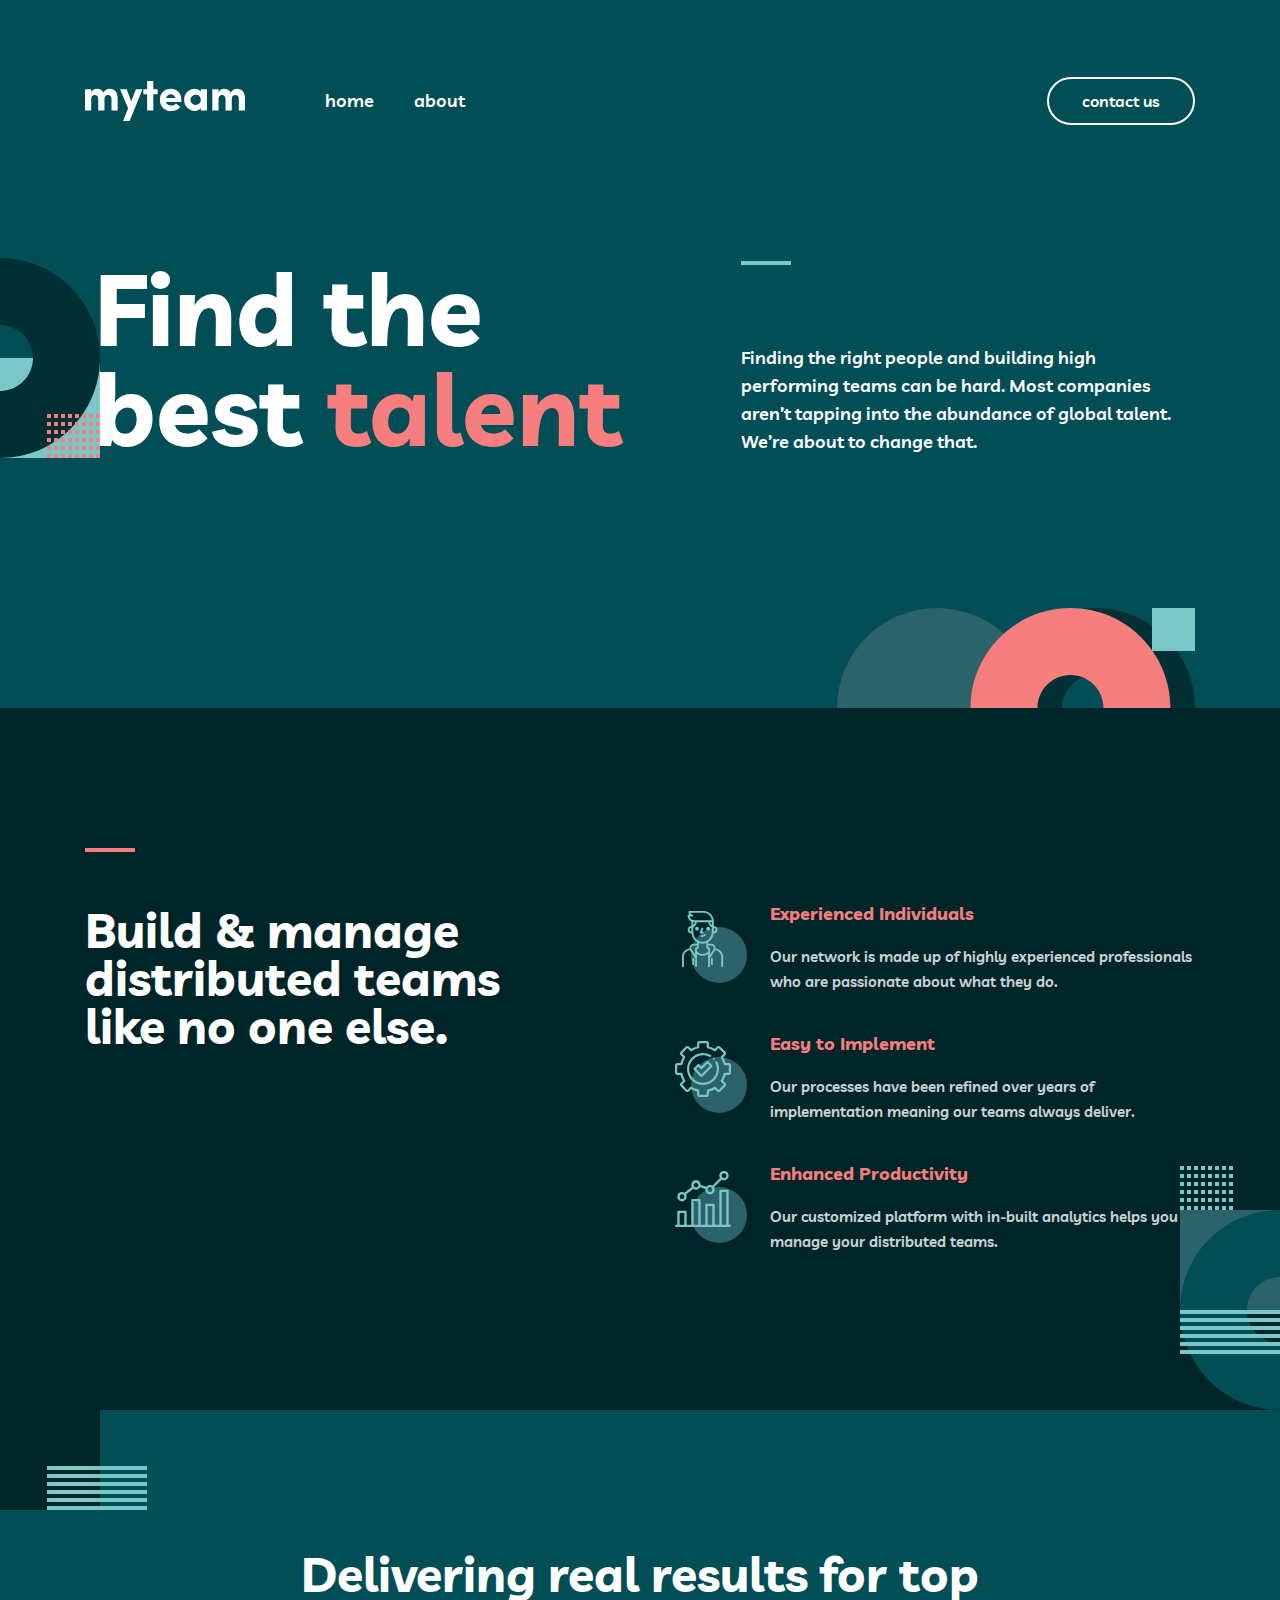
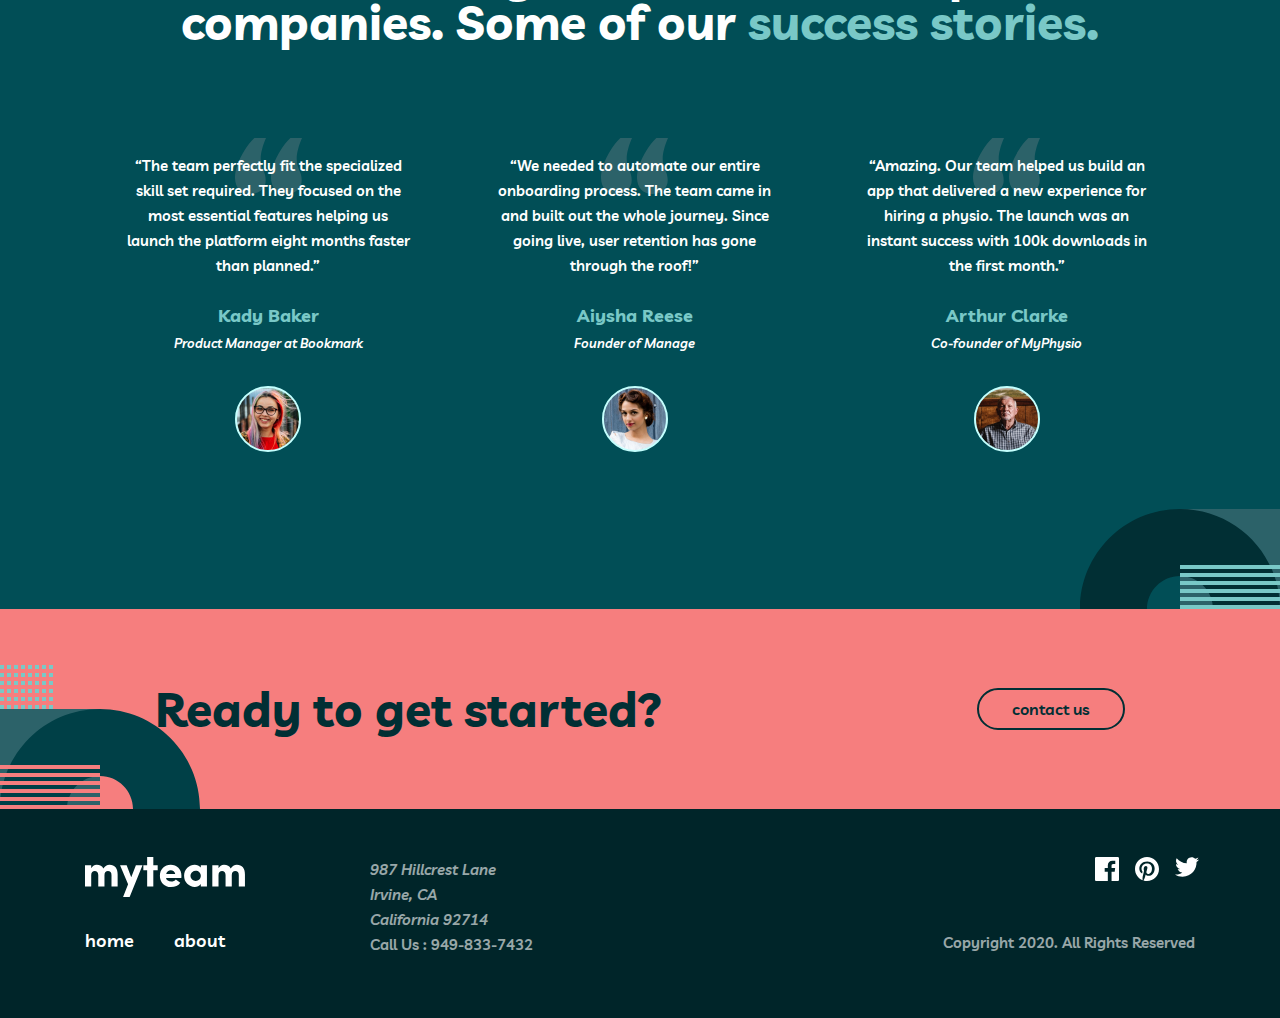
==== index.html @ 25be7e5a "inital commit" ====
<!DOCTYPE html>
<html lang="en">
<head>
  <meta charset="UTF-8">
  <meta name="viewport" content="width=device-width, initial-scale=1.0">
  <title> MyTeam WebSite | Responsive </title>
  <link rel="stylesheet" href="css/main.css">
</head>
<body>

<!--header-section  -->
<header id="header-block">
  <div class="container">
    <div class="header-navigation navigation">
      <a href="#" class="navigation__brand">
        <img src="./img/myteam.svg" width="160" height="40"
             alt="site logo" class="navigation__logo-img">
      </a>
      <nav class="navigation__navbar navbar">
        <ul class="navbar__inner">
          <li class="navbar__item">
            <a href="#one" class="navbar__link">home</a>
          </li>
          <li class="navbar__item">
            <a href="#twoo" class="navbar__link">about</a>
          </li>
        </ul>
      </nav>
      <a href="#three" class="navbar__btn">contact us</a>
      <button class="navigation__hamburger-btn" type="button">
        <img class="navigation__hamburger-img"
             src="/img/hamburger.svg" width="20" height="17" alt="hamburger">
      </button>
    </div>
  </div>
</header>
<!--/header-section  -->

<!--main-section-->
<main>
  <!--  sectionOne-->
  <section id="one">
       <div class="container">
         <div class="telent-section telent">
           <h1 class="telent-title">Find the <br>
             best <span>talent</span> </h1>
           <div class="telent__box">
             <div class="telent__line"></div>
             <p class="telent__text">
               Finding the right people and building high
               performing teams can be hard. Most companies
               aren’t tapping into the abundance of global
               talent. We’re about to change that.
             </p>
           </div>
         </div>
       </div>
  </section>
  <!-- /sectionOne-->

<!--  sectionTwoo-->
  <section id="twoo">
    <div class="container">
      <div class="manage-block manage">
        <div class="manage__title">
          <div class="manage__line"></div>
          <h2 class="manage__header">
            Build & manage distributed teams like no one else.
          </h2>
        </div>
        <ul class="manage__inner">
          <li class="manage__item manage-list">
            <img src="./img/people.svg" width="72" height="72"
                 alt="rasm" class="manage-list__img">
            <div class="manage-list__text list-text">
              <span class="list-text__direction">Experienced Individuals</span>
              <p class="list-text__data">
                Our network is made up of highly experienced professionals
                who are passionate about what they do.
              </p>
            </div>
          </li>
          <li class="manage__item manage-list">
            <img src="./img/setting.svg" width="72" height="72"
                 alt="rasm" class="manage-list__img">
            <div class="manage-list__text list-text">
              <span class="list-text__direction">Easy to Implement</span>
              <p class="list-text__data">
                Our processes have been refined over
                years of implementation meaning our teams always deliver.
              </p>
            </div>
          </li>
          <li class="manage__item manage-list">
            <img src="./img/share.svg" width="72" height="72"
                 alt="rasm" class="manage-list__img">
            <div class="manage-list__text list-text">
              <span class="list-text__direction">Enhanced Productivity</span>
              <p class="list-text__data">
                Our customized platform with in-built
                analytics helps you manage your distributed teams.
              </p>
            </div>
          </li>
        </ul>
      </div>
    </div>
  </section>
<!--  sectionTwoo-->

<!--sectionThree  -->
  <section id="three">
    <div class="container">
      <div class="success-block success">
        <h2 class="success__header">
            Delivering real results for top companies. Some of our <span>success stories.</span>
          </h2>
        <ul class="success__inner">
          <li class="success__item">
            <blockquote>
              “The team perfectly fit the specialized skill set required. They focused on the most
              essential features helping us launch the platform eight months faster than planned.”
            </blockquote>
            <span class="success__username">
              Kady Baker
            </span>
            <i>
              Product Manager at Bookmark
            </i>
            <div class="success__div-img">
              <img src="/img/Oval@2x.svg" width="66" height="66"
                   alt="rasm" class="success__img">
            </div>
          </li>
          <li class="success__item">
            <blockquote>
              “We needed to automate our entire onboarding process. The team
              came in and built out the whole journey. Since going live, user
              retention has gone through the roof!”
            </blockquote>
            <span class="success__username">
              Aiysha Reese
            </span>
            <i>
              Founder of Manage
            </i>
            <div class="success__div-img">
              <img src="/img/Oval2.svg" width="66" height="66"
                   alt="rasm" class="success__img">
            </div>
          </li>
          <li class="success__item">
            <blockquote>
              “Amazing. Our team helped us build an app that delivered a new
              experience for hiring a physio. The launch was an instant success
              with 100k downloads in the first month.”
            </blockquote>
            <span class="success__username">
              Arthur Clarke
            </span>
            <i>
              Co-founder of MyPhysio
            </i>
            <div class="success__div-img">
              <img src="/img/Oval3.svg" width="66" height="66"
                   alt="rasm" class="success__img">
            </div>
          </li>
        </ul>
      </div>
    </div>
  </section>
<!--/sectionThree  -->

<!--sectionFour  -->
    <section id="four">
      <div class="container">
        <div class="ready-block ready">
          <h2 class="ready__header">
            Ready to get started?
          </h2>
          <button class="ready__btn">contact us</button>
        </div>
      </div>
    </section>
<!--/sectionFour  -->

</main>
<!--/main-section-->

<!--footer-section-->
<footer id="five">
  <div class="container">
    <div class="footer-block footer">
      <div class="footer__left">
        <div class="footer-navigation">
          <a href="#" class="footer-navigation__logo">
            <img src="/img/myteam.svg" alt="logo"
                 width="160" height="40" class="footer-navigation__img">
          </a>
          <ul class="footer-navigation__inner">
            <li class="footer-navigation__item">
              <a href="#one" class="footer-navigation__link">home</a>
            </li>
            <li class="footer-navigation__item">
              <a href="#twoo" class="footer-navigation__link">about</a>
            </li>
          </ul>
        </div>
        <div class="site-address">
          <address>
            987  Hillcrest Lane <br> Irvine,
            CA <br> California
            92714 <br>
            <a href="tel:949-833-7432">Call Us : 949-833-7432</a>
          </address>
        </div>
      </div>
      <div class="box-right">
          <ul class="box-right__inner" id="inner">
            <li class="box-right__item">
              <a target="_blank" href="https://www.facebook.com/campaign/landing.php?&campaign_id=11554070363&extra_1=s%7Cc%7C518929547024%7Ce%7Cfacebook%7C&placement=&creative=518929547024&keyword=facebook&partner_id=googlesem&extra_2=campaignid%3D11554070363%26adgroupid%3D112923417056%26matchtype%3De%26network%3Dg%26source%3Dnotmobile%26search_or_content%3Ds%26device%3Dc%26devicemodel%3D%26adposition%3D%26target%3D%26targetid%3Dkwd-541132862%26loc_physical_ms%3D1028523%26loc_interest_ms%3D%26feeditemid%3D%26param1%3D%26param2%3D&gclid=CjwKCAjw9uKIBhA8EiwAYPUS3EPfMPdeEnmSv-fLxiTy5RTvkEKJSqFea2e4yNu6uPhjeNgC2S6RrRoCprsQAvD_BwE" class="networks__link">
                <svg class="networks__img" width="24" height="24" viewBox="0 0 24 24" fill="none" xmlns="http://www.w3.org/2000/svg">
                  <path d="M22.675 0H1.325C0.593 0 0 0.593 0 1.325V22.676C0 23.407 0.593 24 1.325 24H12.82V14.706H9.692V11.084H12.82V8.413C12.82 5.313 14.713 3.625 17.479 3.625C18.804 3.625 19.942 3.724 20.274 3.768V7.008L18.356 7.009C16.852 7.009 16.561 7.724 16.561 8.772V11.085H20.148L19.681 14.707H16.561V24H22.677C23.407 24 24 23.407 24 22.675V1.325C24 0.593 23.407 0 22.675 0Z" fill="white"/>
                </svg>
              </a>
            </li>
            <li class="box-right__item">
              <a target="_blank" href="https://www.pinterest.com/" class="networks__link">
                <svg class="networks__img" width="24" height="24" viewBox="0 0 24 24" fill="none" xmlns="http://www.w3.org/2000/svg">
                  <path d="M12 0C5.373 0 0 5.372 0 12C0 17.084 3.163 21.426 7.627 23.174C7.522 22.225 7.427 20.769 7.669 19.733C7.887 18.796 9.076 13.768 9.076 13.768C9.076 13.768 8.717 13.049 8.717 11.986C8.717 10.318 9.684 9.072 10.888 9.072C11.911 9.072 12.406 9.841 12.406 10.762C12.406 11.791 11.751 13.33 11.412 14.757C11.129 15.951 12.011 16.926 13.189 16.926C15.322 16.926 16.961 14.677 16.961 11.431C16.961 8.558 14.897 6.549 11.949 6.549C8.535 6.549 6.531 9.11 6.531 11.756C6.531 12.787 6.928 13.894 7.424 14.494C7.522 14.613 7.536 14.718 7.507 14.839L7.174 16.199C7.121 16.419 7 16.466 6.772 16.36C5.273 15.662 4.336 13.471 4.336 11.711C4.336 7.926 7.086 4.449 12.265 4.449C16.428 4.449 19.663 7.416 19.663 11.38C19.663 15.516 17.056 18.844 13.436 18.844C12.22 18.844 11.077 18.213 10.686 17.466L9.938 20.319C9.667 21.362 8.936 22.669 8.446 23.465C9.57 23.812 10.763 24 12 24C18.627 24 24 18.627 24 12C24 5.372 18.627 0 12 0Z" fill="white"/>
                </svg>
              </a>
            </li>
            <li class="box-right__item">
              <a target="_blank" href="https://ru.wikipedia.org/wiki/%D0%A2%D0%B2%D0%B8%D1%82%D1%82%D0%B5%D1%80" class="networks__link">
                <svg class="networks__img" width="24" height="20" viewBox="0 0 24 20" fill="none" xmlns="http://www.w3.org/2000/svg">
                  <path d="M24 2.55699C23.117 2.94899 22.168 3.21299 21.172 3.33199C22.189 2.72299 22.97 1.75799 23.337 0.607986C22.386 1.17199 21.332 1.58199 20.21 1.80299C19.313 0.845986 18.032 0.247986 16.616 0.247986C13.437 0.247986 11.101 3.21399 11.819 6.29299C7.728 6.08799 4.1 4.12799 1.671 1.14899C0.381 3.36199 1.002 6.25699 3.194 7.72299C2.388 7.69699 1.628 7.47599 0.965 7.10699C0.911 9.38799 2.546 11.522 4.914 11.997C4.221 12.185 3.462 12.229 2.69 12.081C3.316 14.037 5.134 15.46 7.29 15.5C5.22 17.123 2.612 17.848 0 17.54C2.179 18.937 4.768 19.752 7.548 19.752C16.69 19.752 21.855 12.031 21.543 5.10599C22.505 4.41099 23.34 3.54399 24 2.55699Z" fill="white"/>
                </svg>
              </a>
            </li>
          </ul>
          <p class="box-text">
            Copyright 2020. All Rights Reserved
          </p>
      </div>
    </div>
  </div>
</footer>
<!--footer-section-->

<script src="js/main.js"></script>
</body>
</html>
---- css/main.css ----
/*! normalize.css v8.0.1 | MIT License | github.com/necolas/normalize.css */
/* Document
   ========================================================================== */
/**
 * 1. Correct the line height in all browsers.
 * 2. Prevent adjustments of font size after orientation changes in iOS.
 */
html {
  line-height: 1.15;
  /* 1 */
  -webkit-text-size-adjust: 100%;
  /* 2 */ }

/* Sections
   ========================================================================== */
/**
 * Remove the margin in all browsers.
 */
body {
  margin: 0; }

/**
 * Render the `main` element consistently in IE.
 */
main {
  display: block; }

/**
 * Correct the font size and margin on `h1` elements within `section` and
 * `article` contexts in Chrome, Firefox, and Safari.
 */
h1 {
  font-size: 2em;
  margin: 0.67em 0; }

/* Grouping content
   ========================================================================== */
/**
 * 1. Add the correct box sizing in Firefox.
 * 2. Show the overflow in Edge and IE.
 */
hr {
  box-sizing: content-box;
  /* 1 */
  height: 0;
  /* 1 */
  overflow: visible;
  /* 2 */ }

/**
 * 1. Correct the inheritance and scaling of font size in all browsers.
 * 2. Correct the odd `em` font sizing in all browsers.
 */
pre {
  font-family: monospace, monospace;
  /* 1 */
  font-size: 1em;
  /* 2 */ }

/* Text-level semantics
   ========================================================================== */
/**
 * Remove the gray background on active links in IE 10.
 */
a {
  background-color: transparent; }

/**
 * 1. Remove the bottom border in Chrome 57-
 * 2. Add the correct text decoration in Chrome, Edge, IE, Opera, and Safari.
 */
abbr[title] {
  border-bottom: none;
  /* 1 */
  text-decoration: underline;
  /* 2 */
  text-decoration: underline dotted;
  /* 2 */ }

/**
 * Add the correct font weight in Chrome, Edge, and Safari.
 */
b,
strong {
  font-weight: bolder; }

/**
 * 1. Correct the inheritance and scaling of font size in all browsers.
 * 2. Correct the odd `em` font sizing in all browsers.
 */
code,
kbd,
samp {
  font-family: monospace, monospace;
  /* 1 */
  font-size: 1em;
  /* 2 */ }

/**
 * Add the correct font size in all browsers.
 */
small {
  font-size: 80%; }

/**
 * Prevent `sub` and `sup` elements from affecting the line height in
 * all browsers.
 */
sub,
sup {
  font-size: 75%;
  line-height: 0;
  position: relative;
  vertical-align: baseline; }

sub {
  bottom: -0.25em; }

sup {
  top: -0.5em; }

/* Embedded content
   ========================================================================== */
/**
 * Remove the border on images inside links in IE 10.
 */
img {
  border-style: none; }

/* Forms
   ========================================================================== */
/**
 * 1. Change the font styles in all browsers.
 * 2. Remove the margin in Firefox and Safari.
 */
button,
input,
optgroup,
select,
textarea {
  font-family: inherit;
  /* 1 */
  font-size: 100%;
  /* 1 */
  line-height: 1.15;
  /* 1 */
  margin: 0;
  /* 2 */ }

/**
 * Show the overflow in IE.
 * 1. Show the overflow in Edge.
 */
button,
input {
  /* 1 */
  overflow: visible; }

/**
 * Remove the inheritance of text transform in Edge, Firefox, and IE.
 * 1. Remove the inheritance of text transform in Firefox.
 */
button,
select {
  /* 1 */
  text-transform: none; }

/**
 * Correct the inability to style clickable types in iOS and Safari.
 */
button,
[type="button"],
[type="reset"],
[type="submit"] {
  -webkit-appearance: button; }

/**
 * Remove the inner border and padding in Firefox.
 */
button::-moz-focus-inner,
[type="button"]::-moz-focus-inner,
[type="reset"]::-moz-focus-inner,
[type="submit"]::-moz-focus-inner {
  border-style: none;
  padding: 0; }

/**
 * Restore the focus styles unset by the previous rule.
 */
button:-moz-focusring,
[type="button"]:-moz-focusring,
[type="reset"]:-moz-focusring,
[type="submit"]:-moz-focusring {
  outline: 1px dotted ButtonText; }

/**
 * Correct the padding in Firefox.
 */
fieldset {
  padding: 0.35em 0.75em 0.625em; }

/**
 * 1. Correct the text wrapping in Edge and IE.
 * 2. Correct the color inheritance from `fieldset` elements in IE.
 * 3. Remove the padding so developers are not caught out when they zero out
 *    `fieldset` elements in all browsers.
 */
legend {
  box-sizing: border-box;
  /* 1 */
  color: inherit;
  /* 2 */
  display: table;
  /* 1 */
  max-width: 100%;
  /* 1 */
  padding: 0;
  /* 3 */
  white-space: normal;
  /* 1 */ }

/**
 * Add the correct vertical alignment in Chrome, Firefox, and Opera.
 */
progress {
  vertical-align: baseline; }

/**
 * Remove the default vertical scrollbar in IE 10+.
 */
textarea {
  overflow: auto; }

/**
 * 1. Add the correct box sizing in IE 10.
 * 2. Remove the padding in IE 10.
 */
[type="checkbox"],
[type="radio"] {
  box-sizing: border-box;
  /* 1 */
  padding: 0;
  /* 2 */ }

/**
 * Correct the cursor style of increment and decrement buttons in Chrome.
 */
[type="number"]::-webkit-inner-spin-button,
[type="number"]::-webkit-outer-spin-button {
  height: auto; }

/**
 * 1. Correct the odd appearance in Chrome and Safari.
 * 2. Correct the outline style in Safari.
 */
[type="search"] {
  -webkit-appearance: textfield;
  /* 1 */
  outline-offset: -2px;
  /* 2 */ }

/**
 * Remove the inner padding in Chrome and Safari on macOS.
 */
[type="search"]::-webkit-search-decoration {
  -webkit-appearance: none; }

/**
 * 1. Correct the inability to style clickable types in iOS and Safari.
 * 2. Change font properties to `inherit` in Safari.
 */
::-webkit-file-upload-button {
  -webkit-appearance: button;
  /* 1 */
  font: inherit;
  /* 2 */ }

/* Interactive
   ========================================================================== */
/*
 * Add the correct display in Edge, IE 10+, and Firefox.
 */
details {
  display: block; }

/*
 * Add the correct display in all browsers.
 */
summary {
  display: list-item; }

/* Misc
   ========================================================================== */
/**
 * Add the correct display in IE 10+.
 */
template {
  display: none; }

/**
 * Add the correct display in IE 10.
 */
[hidden] {
  display: none; }

@font-face {
  font-family: 'Livvic';
  src: url("/fonts/Livvic-BoldItalic.woff2") format("woff2"), url("/fonts/Livvic-BoldItalic.woff") format("woff");
  font-weight: bold;
  font-style: italic;
  font-display: swap; }
@font-face {
  font-family: 'Livvic';
  src: url("/fonts/Livvic-Bold.woff2") format("woff2"), url("/fonts/Livvic-Bold.woff") format("woff");
  font-weight: bold;
  font-style: normal;
  font-display: swap; }
@font-face {
  font-family: 'Livvic';
  src: url("/fonts/Livvic-SemiBold.woff2") format("woff2"), url("/fonts/Livvic-SemiBold.woff") format("woff");
  font-weight: 600;
  font-style: normal;
  font-display: swap; }
@font-face {
  font-family: 'Livvic';
  src: url("/fonts/Livvic-SemiBoldItalic.woff2") format("woff2"), url("/fonts/Livvic-SemiBoldItalic.woff") format("woff");
  font-weight: 600;
  font-style: italic;
  font-display: swap; }
html {
  box-sizing: border-box;
  height: 100%;
  scroll-behavior: smooth; }

*, *::before, *::after {
  box-sizing: inherit; }

body {
  display: flex;
  flex-direction: column;
  height: 100%;
  padding: 0;
  margin: 0;
  font-family: "livvic", sans-serif;
  font-size: 16px;
  line-height: 1.5; }

img {
  max-width: 100%;
  height: auto; }

.visually-hidden {
  position: absolute;
  width: 1px;
  height: 1px;
  margin: -1px;
  border: 0;
  padding: 0;
  clip: rect(0 0 0 0);
  overflow: hidden; }

.container {
  max-width: 1140px;
  padding-left: 15px;
  padding-right: 15px;
  margin-left: auto;
  margin-right: auto; }

#header-block {
  background-color: #014E56; }
  #header-block .navigation {
    display: flex;
    padding-top: 77px;
    padding-bottom: 133px;
    align-items: center; }
    #header-block .navigation .navigation__brand {
      display: inline-block; }
      #header-block .navigation .navigation__brand img {
        transform: translateY(3px);
        margin-bottom: 0 !important; }
    #header-block .navigation .navigation__navbar {
      margin-right: auto; }
      #header-block .navigation .navigation__navbar .navbar__inner {
        padding: 0;
        margin: 0;
        list-style-type: none;
        display: flex;
        margin-left: 80px; }
        #header-block .navigation .navigation__navbar .navbar__inner .navbar__item {
          margin-left: 40px;
          position: relative; }
          #header-block .navigation .navigation__navbar .navbar__inner .navbar__item:nth-child(1) {
            margin-left: 0; }
          #header-block .navigation .navigation__navbar .navbar__inner .navbar__item .navbar__link {
            color: #ffffff;
            text-decoration: none;
            font-style: normal;
            font-weight: 600;
            font-size: 18px;
            line-height: 28px; }
            #header-block .navigation .navigation__navbar .navbar__inner .navbar__item .navbar__link::before {
              content: '';
              position: absolute;
              left: 0;
              bottom: 0;
              height: 3px;
              width: 100%;
              background-color: #F67E7E;
              transform: scaleX(0);
              transform-origin: center;
              transition: all .2s linear; }
            #header-block .navigation .navigation__navbar .navbar__inner .navbar__item .navbar__link:hover {
              color: #F67E7E; }
            #header-block .navigation .navigation__navbar .navbar__inner .navbar__item .navbar__link:hover::before {
              transform: scaleX(1);
              transform-origin: center; }
            #header-block .navigation .navigation__navbar .navbar__inner .navbar__item .navbar__link:active {
              color: red; }
            #header-block .navigation .navigation__navbar .navbar__inner .navbar__item .navbar__link:active::before {
              background-color: red; }
    #header-block .navigation .navbar__btn {
      padding: 10px 33px;
      background-color: transparent;
      border: 2px solid #FFFFFF;
      text-decoration: none;
      box-sizing: border-box;
      border-radius: 24px;
      color: #ffffff;
      transition: all .3s linear; }
      #header-block .navigation .navbar__btn:hover {
        background-color: #ffffff;
        color: #002529; }
      #header-block .navigation .navbar__btn:active {
        color: #ffffff;
        background-color: transparent; }
    #header-block .navigation .navigation__hamburger-btn {
      display: none; }
  @media only screen and (max-width: 1000px) {
    #header-block .navigation {
      padding-top: 77px;
      padding-bottom: 112px !important;
      padding-left: 24px !important;
      padding-right: 24px !important; }
      #header-block .navigation .navigation__brand {
        width: 127px;
        height: 32px; }
      #header-block .navigation .navbar__inner {
        margin-left: 48px !important; }
      #header-block .navigation .navbar__btn {
        padding: 8px 24px !important; } }
  @media only screen and (max-width: 575.9px) {
    #header-block .navigation {
      padding-left: 9px !important;
      padding-right: 9px !important;
      padding-top: 48px !important;
      padding-bottom: 80px !important; }
    #header-block .navigation__brand {
      width: 128px;
      height: 32px;
      margin-right: auto; }
    #header-block .navigation__navbar {
      display: none; }
    #header-block .navbar__btn {
      display: none; }
    #header-block .navigation__hamburger-btn {
      display: inline-block !important;
      background-color: transparent;
      border: none;
      transform: translateY(3px); } }

#one {
  background-image: url("/img/combinet.svg");
  background-repeat: no-repeat;
  background-color: #014E56; }
  #one h1, #one h2, #one h3, #one p {
    margin: 0;
    padding: 0; }
  #one .telent-section {
    padding-left: 9px;
    padding-right: 9px;
    background-image: url("/img/oneback.svg");
    background-repeat: no-repeat;
    background-position: bottom right;
    padding-bottom: 250px;
    display: flex;
    align-items: center; }
    #one .telent-section .telent-title {
      margin-right: auto;
      box-sizing: border-box;
      font-style: normal;
      font-weight: bold;
      font-size: 100px;
      line-height: 100px;
      color: #ffffff; }
      #one .telent-section .telent-title span {
        color: #F67E7E; }
    #one .telent-section .telent__box {
      width: 445px; }
      #one .telent-section .telent__box .telent__line {
        width: 50px;
        height: 4px;
        background-color: #79C8C7;
        margin-bottom: 79px; }
      #one .telent-section .telent__box .telent__text {
        font-style: normal;
        font-weight: 600;
        font-size: 18px;
        line-height: 28px;
        color: #ffffff; }
  @media only screen and (max-width: 1000px) {
    #one {
      background-image: none; }
      #one .telent-section {
        display: block;
        padding-bottom: 197px; }
        #one .telent-section .telent-title {
          width: 100%;
          text-align: center;
          display: block !important;
          font-size: 64px;
          line-height: 56px; }
        #one .telent-section .telent__box {
          width: 460px;
          margin-top: 24px;
          margin-left: auto;
          margin-right: auto;
          display: block;
          font-size: 15px;
          line-height: 28px;
          text-align: center; }
          #one .telent-section .telent__box .telent__line {
            display: none; } }
  @media only screen and (max-width: 575.9px) {
    #one {
      background-image: none; }
      #one .telent-section {
        display: block;
        padding-bottom: 197px; }
        #one .telent-section .telent-title {
          width: 100%;
          text-align: center;
          display: block !important;
          font-size: 40px;
          line-height: 40px; }
        #one .telent-section .telent__box {
          margin-top: 24px;
          width: 100%;
          display: block;
          font-size: 15px;
          line-height: 28px;
          text-align: center; }
          #one .telent-section .telent__box .telent__line {
            display: none; }
          #one .telent-section .telent__box .telent__text {
            font-size: 15px;
            line-height: 28px; } }

#twoo {
  background-image: url("/img/afterbg.svg");
  background-repeat: no-repeat;
  background-position: bottom right;
  background-color: #002529; }
  #twoo h2, #twoo h3, #twoo p {
    margin: 0;
    padding: 0; }
  #twoo .manage-block {
    display: flex;
    padding-top: 140px;
    padding-bottom: 140px; }
    #twoo .manage-block .manage__title {
      width: 445px; }
      #twoo .manage-block .manage__title .manage__line {
        width: 50px;
        height: 4px;
        background-color: #F67E7E;
        margin-bottom: 54px; }
      #twoo .manage-block .manage__title .manage__header {
        font-style: normal;
        font-weight: bold;
        font-size: 48px;
        line-height: 48px;
        color: #ffffff; }
    #twoo .manage-block .manage__inner {
      margin-left: 122px; }
      #twoo .manage-block .manage__inner .manage__item {
        width: 520px;
        display: flex;
        margin-top: 36px; }
        #twoo .manage-block .manage__inner .manage__item .manage-list__text {
          margin-left: 23px; }
          #twoo .manage-block .manage__inner .manage__item .manage-list__text .list-text__direction {
            font-style: normal;
            font-weight: bold;
            font-size: 18px;
            line-height: 28px;
            color: #F67E7E; }
          #twoo .manage-block .manage__inner .manage__item .manage-list__text .list-text__data {
            font-style: normal;
            font-weight: 600;
            font-size: 15px;
            line-height: 25px;
            color: #ffffff;
            mix-blend-mode: normal;
            opacity: 0.8;
            margin-top: 16px; }
  @media only screen and (max-width: 1000px) {
    #twoo .manage-block {
      display: block;
      width: 573px;
      margin-left: auto;
      margin-right: auto; }
      #twoo .manage-block .manage__title .manage__header {
        font-size: 32px;
        line-height: 32px; }
      #twoo .manage-block .manage__inner {
        margin-left: 0;
        padding-left: 0; } }
  @media only screen and (max-width: 575.9px) {
    #twoo {
      background-position: top right; }
      #twoo .manage-block {
        width: 100%;
        display: block;
        padding-left: 9px;
        padding-right: 9px;
        padding-top: 64px;
        padding-bottom: 64px; }
        #twoo .manage-block .manage__title {
          width: 100%; }
          #twoo .manage-block .manage__title .manage__header {
            width: 80%;
            height: 196px;
            font-style: normal;
            font-weight: bold;
            font-size: 32px;
            line-height: 32px; }
        #twoo .manage-block .manage__inner {
          width: 100%;
          padding: 0;
          margin-left: 0; }
          #twoo .manage-block .manage__inner .manage__item {
            text-align: center;
            width: 100%;
            display: block; }
            #twoo .manage-block .manage__inner .manage__item .manage-list__img {
              display: block;
              margin-left: auto;
              margin-right: auto; }
            #twoo .manage-block .manage__inner .manage__item .manage-list__text {
              display: block;
              margin-left: 0; }
              #twoo .manage-block .manage__inner .manage__item .manage-list__text .list-text__data {
                font-style: normal;
                font-weight: 600;
                font-size: 15px;
                line-height: 25px;
                text-align: center; } }

#three {
  background-color: #014E56;
  background-image: url("/img/Groupp.svg"), url("/img/Group89.svg");
  background-repeat: no-repeat;
  background-position: bottom right, top left; }
  #three h2, #three h3, #three p, #three ul {
    margin: 0;
    padding: 0; }
  #three .success-block {
    padding-top: 140px;
    padding-bottom: 151px; }
    #three .success-block .success__header {
      width: 932px;
      padding-bottom: 92px;
      margin-left: auto;
      margin-right: auto;
      font-style: normal;
      font-weight: bold;
      font-size: 48px;
      line-height: 48px;
      text-align: center;
      color: #FFFFFF; }
      #three .success-block .success__header span {
        color: #79C8C7; }
    #three .success-block .success__inner {
      padding: 0;
      margin: 0;
      list-style-type: none;
      display: flex; }
      #three .success-block .success__inner .success__item {
        background-image: url("/img/qoshtirnoq.svg");
        background-repeat: no-repeat;
        background-position: top center;
        text-align: center; }
        #three .success-block .success__inner .success__item blockquote {
          font-style: normal;
          font-weight: 600;
          font-size: 15px;
          line-height: 25px;
          text-align: center;
          color: #ffffff; }
        #three .success-block .success__inner .success__item .success__username {
          display: block;
          font-style: normal;
          font-weight: bold;
          font-size: 18px;
          line-height: 28px;
          text-align: center;
          color: #79C8C7;
          margin-top: 24px; }
        #three .success-block .success__inner .success__item i {
          font-style: italic;
          font-weight: 500;
          font-size: 13px;
          line-height: 18px;
          text-align: center;
          color: #FFFFFF; }
        #three .success-block .success__inner .success__item .success__img {
          margin-top: 32px; }
  @media only screen and (max-width: 1000px) {
    #three .success-block {
      padding-bottom: 164px; }
      #three .success-block .success__header {
        width: 573px;
        padding-bottom: 84px;
        font-size: 32px;
        line-height: 32px; }
      #three .success-block .success__inner {
        padding: 0;
        margin: 0;
        list-style-type: none;
        display: block; }
        #three .success-block .success__inner .success__item {
          max-width: 573px;
          margin-left: auto;
          margin-right: auto;
          padding-top: 25px;
          margin-bottom: 48px; }
          #three .success-block .success__inner .success__item:last-child {
            margin-bottom: 0; }
          #three .success-block .success__inner .success__item blockquote {
            margin-left: 9px;
            margin-right: 9px; }
          #three .success-block .success__inner .success__item .success__img {
            margin-top: 16px; } }
  @media only screen and (max-width: 575.9px) {
    #three .success-block {
      padding-bottom: 164px; }
      #three .success-block .success__header {
        width: 100%;
        padding-bottom: 84px;
        font-size: 32px;
        line-height: 32px; }
      #three .success-block .success__inner {
        padding: 0;
        margin: 0;
        list-style-type: none;
        display: block; }
        #three .success-block .success__inner .success__item {
          width: 100%;
          padding-top: 25px;
          margin-bottom: 48px; }
          #three .success-block .success__inner .success__item:last-child {
            margin-bottom: 0; }
          #three .success-block .success__inner .success__item blockquote {
            margin-left: 9px;
            margin-right: 9px; }
          #three .success-block .success__inner .success__item .success__img {
            margin-top: 16px; } }

#four {
  background-color: #F67E7E;
  background-image: url("/img/Group99.svg");
  background-repeat: no-repeat;
  background-position: bottom left; }
  #four h2 {
    margin: 0; }
  #four .ready-block {
    height: 200px;
    display: flex;
    justify-content: space-between;
    align-items: center;
    padding-left: 70px;
    padding-right: 70px; }
    #four .ready-block .ready__header {
      font-style: normal;
      font-weight: bold;
      font-size: 48px;
      line-height: 48px;
      color: #012F34; }
    #four .ready-block .ready__btn {
      padding: 10px 33px;
      background-color: transparent;
      border: 2px solid #012F34;
      box-sizing: border-box;
      border-radius: 24px;
      color: #012F34;
      transition: all .3s linear; }
      #four .ready-block .ready__btn:hover {
        background-color: #012F34;
        color: #ffffff; }
      #four .ready-block .ready__btn:active {
        color: #012F34;
        background-color: transparent; }
  @media only screen and (max-width: 1000px) {
    #four .ready-block .ready__header {
      width: 60%;
      font-size: 32px;
      line-height: 32px; } }
  @media only screen and (max-width: 575.9px) {
    #four .ready-block {
      display: block;
      height: 302px;
      padding-top: 83px;
      padding-left: 9px;
      padding-right: 9px;
      text-align: center; }
      #four .ready-block .ready__header {
        width: 100%;
        font-size: 32px;
        line-height: 32px;
        margin-bottom: 24px; } }

#five {
  background-color: #002529; }
  #five .footer-block {
    padding-top: 48px;
    padding-bottom: 48px;
    display: flex; }
    #five .footer-block .footer__left {
      display: flex; }
      #five .footer-block .footer__left .footer-navigation .footer-navigation__inner {
        padding: 0;
        margin: 0;
        list-style-type: none;
        display: flex; }
        #five .footer-block .footer__left .footer-navigation .footer-navigation__inner .footer-navigation__item {
          padding-top: 24px; }
          #five .footer-block .footer__left .footer-navigation .footer-navigation__inner .footer-navigation__item:last-child {
            margin-left: 40px; }
          #five .footer-block .footer__left .footer-navigation .footer-navigation__inner .footer-navigation__item .footer-navigation__link {
            text-decoration: none;
            color: #ffffff;
            font-style: normal;
            font-weight: 600;
            font-size: 18px;
            line-height: 28px; }
            #five .footer-block .footer__left .footer-navigation .footer-navigation__inner .footer-navigation__item .footer-navigation__link:hover {
              color: #F67E7E; }
      #five .footer-block .footer__left .site-address {
        margin-left: 125px;
        font-style: normal;
        font-weight: 600;
        font-size: 15px;
        line-height: 25px;
        color: #FFFFFF;
        mix-blend-mode: normal;
        opacity: 0.6; }
        #five .footer-block .footer__left .site-address a {
          font-style: normal;
          font-weight: 600;
          font-size: 15px;
          line-height: 25px;
          color: #FFFFFF;
          mix-blend-mode: normal;
          text-decoration: none; }
    #five .footer-block .box-right {
      margin-left: auto; }
      #five .footer-block .box-right .box-right__inner {
        width: 100px;
        list-style-type: none;
        margin: 0;
        margin-left: auto;
        padding: 0;
        display: flex;
        margin-bottom: 43px; }
        #five .footer-block .box-right .box-right__inner .box-right__item {
          margin-left: 16px; }
          #five .footer-block .box-right .box-right__inner .box-right__item:hover {
            transform: scale(1.2); }
          #five .footer-block .box-right .box-right__inner .box-right__item:first-child {
            margin-left: 0; }
          #five .footer-block .box-right .box-right__inner .box-right__item .networks__link:hover .networks__img path {
            fill: #F67E7E; }
      #five .footer-block .box-right .box-text {
        margin-top: 0;
        font-style: normal;
        font-weight: 600;
        font-size: 15px;
        line-height: 25px;
        color: #FFFFFF;
        mix-blend-mode: normal;
        opacity: 0.6; }
  @media only screen and (max-width: 1000px) {
    #five .footer-block {
      padding-left: 24px;
      padding-right: 24px;
      display: block; }
      #five .footer-block .footer__left {
        display: flex;
        justify-content: space-between; }
        #five .footer-block .footer__left address {
          text-align: right; }
      #five .footer-block .box-right {
        width: 100%;
        display: flex;
        flex-direction: row;
        margin-top: 33px; }
        #five .footer-block .box-right .box-right__inner {
          margin-left: 0; }
        #five .footer-block .box-right .box-text {
          margin-left: auto; } }
  @media only screen and (max-width: 575.9px) {
    #five .footer-block {
      display: block;
      text-align: center; }
      #five .footer-block .footer__left {
        display: block; }
        #five .footer-block .footer__left .footer-navigation .footer-navigation__inner {
          width: 210px;
          margin-left: auto;
          margin-right: auto;
          display: flex;
          align-items: center !important; }
          #five .footer-block .footer__left .footer-navigation .footer-navigation__inner .footer-navigation__item {
            width: 50%;
            margin-left: 0; }
        #five .footer-block .footer__left .site-address {
          margin-top: 24px;
          margin-bottom: 40px;
          margin-left: auto !important;
          margin-right: auto !important; }
          #five .footer-block .footer__left .site-address address {
            text-align: center; }
      #five .footer-block .box-right {
        display: block; }
        #five .footer-block .box-right .box-right__inner {
          margin-left: auto;
          margin-right: auto; } }

/*# sourceMappingURL=main.css.map */
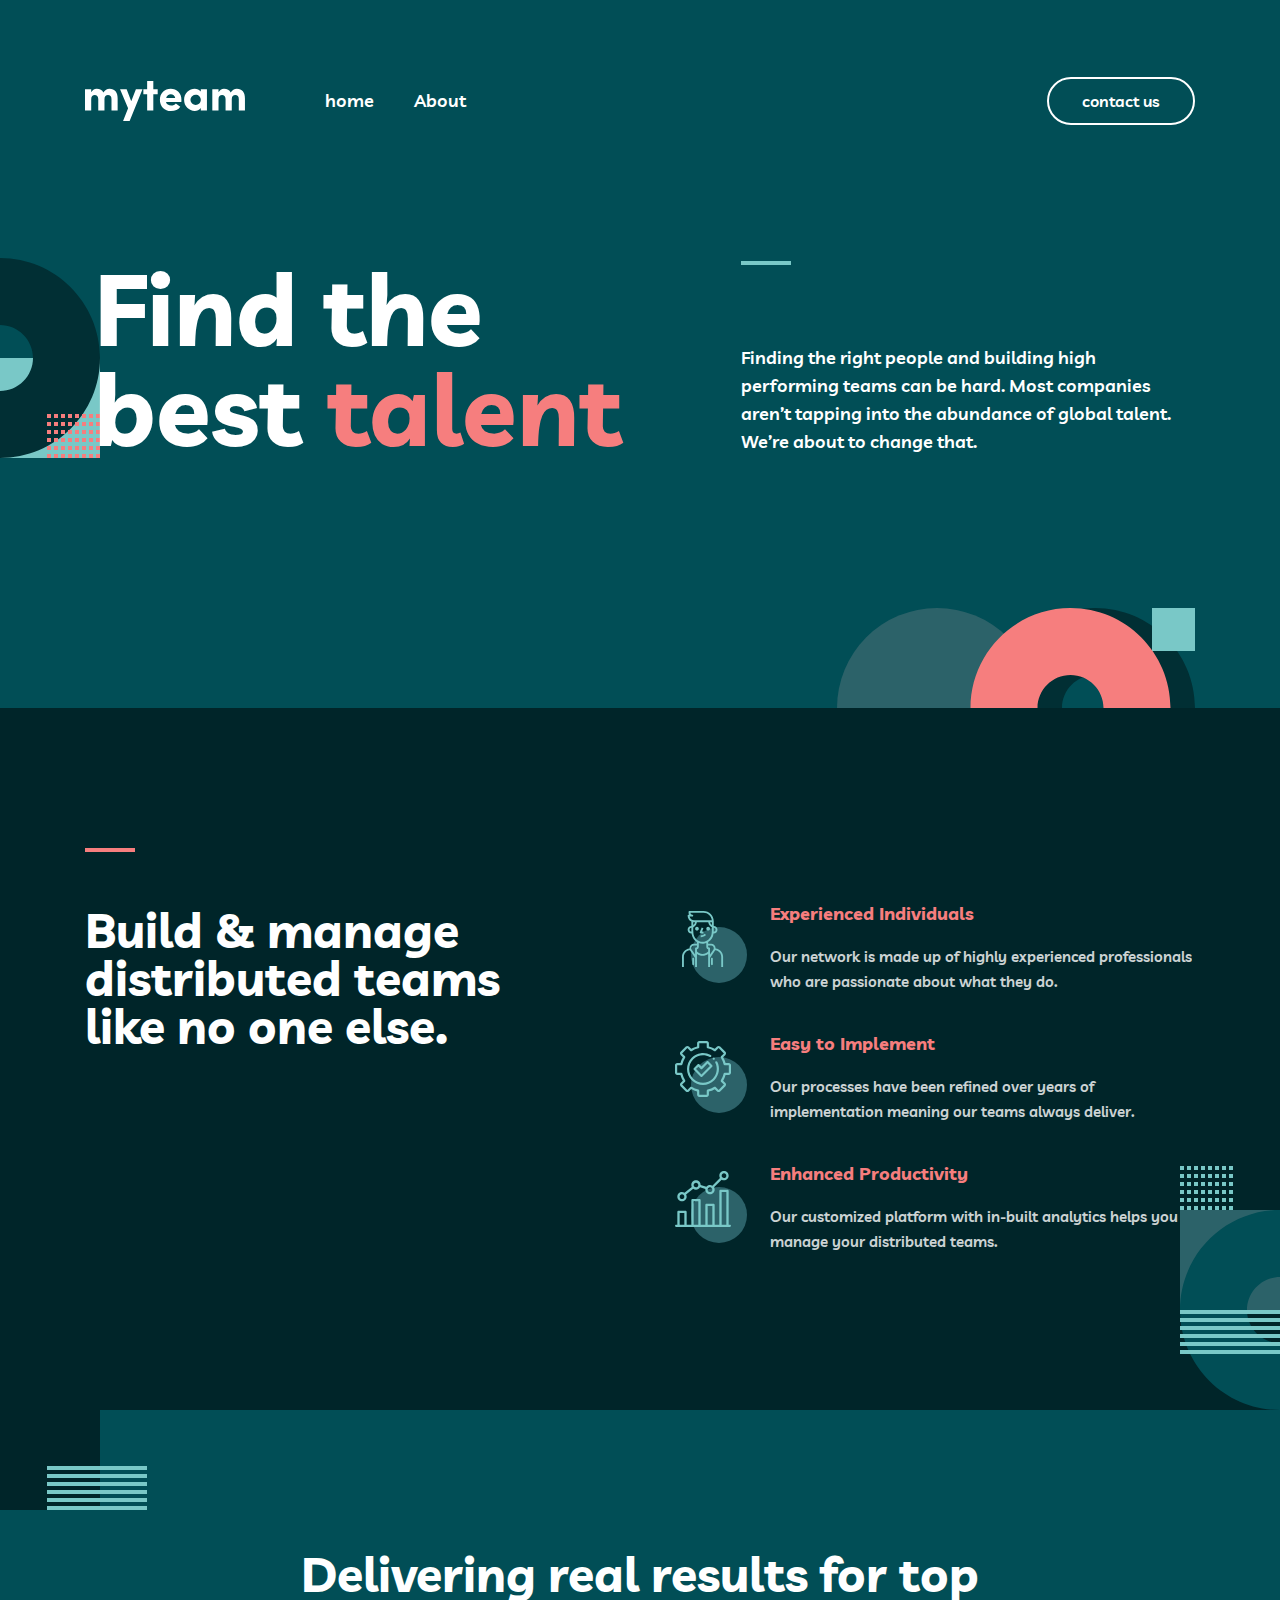
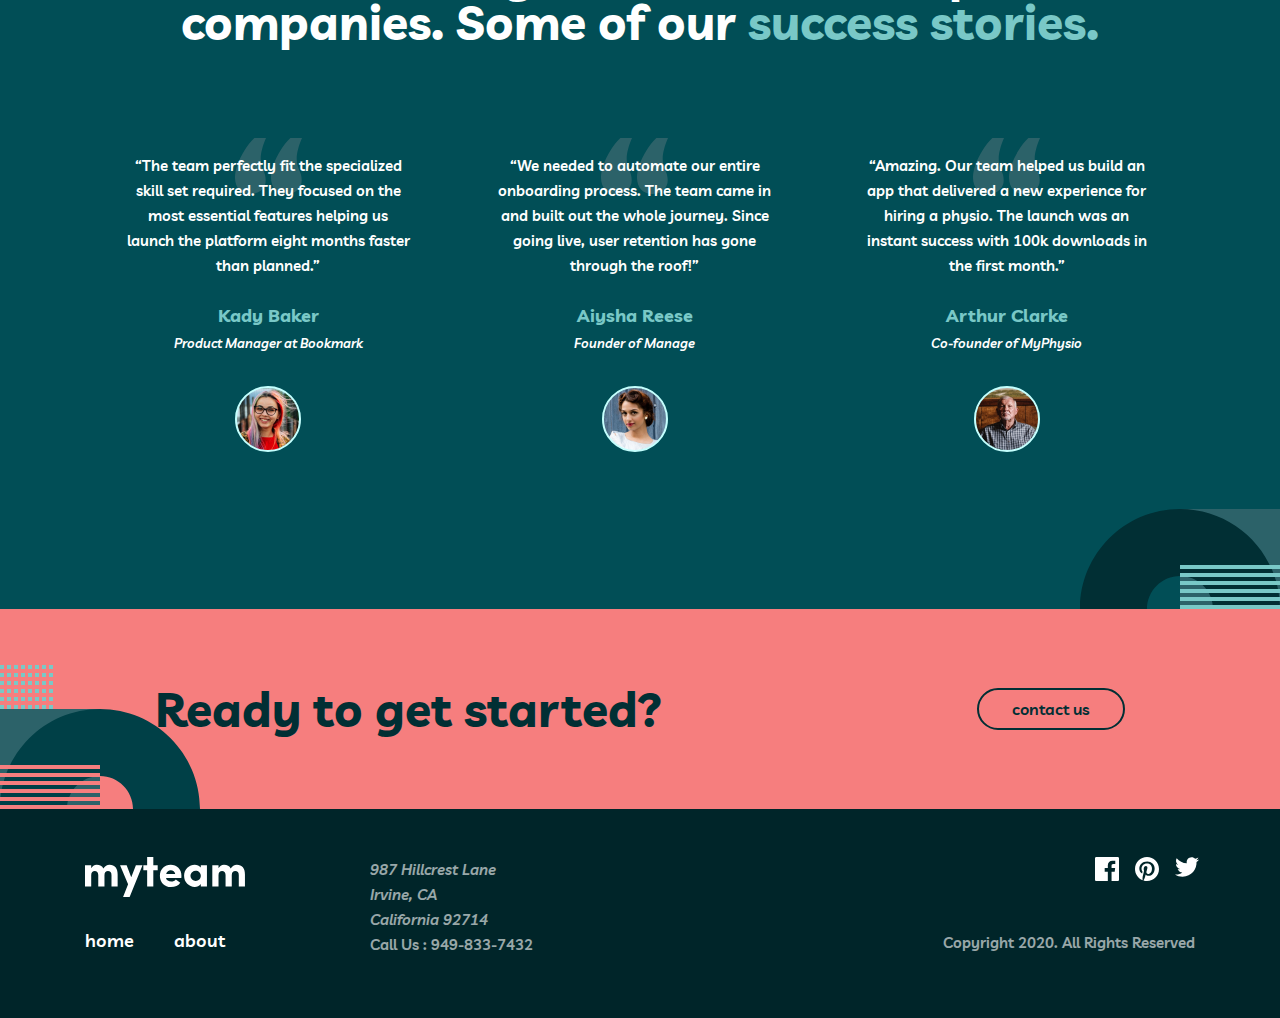
==== commit 25436a4b: "initial commit end end" ====
--- a/index.html
+++ b/index.html
@@ -22,11 +22,11 @@
             <a href="#one" class="navbar__link">home</a>
           </li>
           <li class="navbar__item">
-            <a href="#twoo" class="navbar__link">about</a>
+            <a href="about.html" class="navbar__link">About</a>
           </li>
         </ul>
       </nav>
-      <a href="#three" class="navbar__btn">contact us</a>
+      <a href="contact.html" class="navbar__btn">contact us</a>
       <button class="navigation__hamburger-btn" type="button">
         <img class="navigation__hamburger-img"
              src="/img/hamburger.svg" width="20" height="17" alt="hamburger">
--- a/css/main.css
+++ b/css/main.css
@@ -9,7 +9,8 @@
   line-height: 1.15;
   /* 1 */
   -webkit-text-size-adjust: 100%;
-  /* 2 */ }
+  /* 2 */
+}
 
 /* Sections
    ========================================================================== */
@@ -17,13 +18,15 @@
  * Remove the margin in all browsers.
  */
 body {
-  margin: 0; }
+  margin: 0;
+}
 
 /**
  * Render the `main` element consistently in IE.
  */
 main {
-  display: block; }
+  display: block;
+}
 
 /**
  * Correct the font size and margin on `h1` elements within `section` and
@@ -31,7 +34,8 @@
  */
 h1 {
   font-size: 2em;
-  margin: 0.67em 0; }
+  margin: 0.67em 0;
+}
 
 /* Grouping content
    ========================================================================== */
@@ -40,12 +44,14 @@
  * 2. Show the overflow in Edge and IE.
  */
 hr {
-  box-sizing: content-box;
+  -webkit-box-sizing: content-box;
+          box-sizing: content-box;
   /* 1 */
   height: 0;
   /* 1 */
   overflow: visible;
-  /* 2 */ }
+  /* 2 */
+}
 
 /**
  * 1. Correct the inheritance and scaling of font size in all browsers.
@@ -55,7 +61,8 @@
   font-family: monospace, monospace;
   /* 1 */
   font-size: 1em;
-  /* 2 */ }
+  /* 2 */
+}
 
 /* Text-level semantics
    ========================================================================== */
@@ -63,7 +70,8 @@
  * Remove the gray background on active links in IE 10.
  */
 a {
-  background-color: transparent; }
+  background-color: transparent;
+}
 
 /**
  * 1. Remove the bottom border in Chrome 57-
@@ -74,15 +82,18 @@
   /* 1 */
   text-decoration: underline;
   /* 2 */
-  text-decoration: underline dotted;
-  /* 2 */ }
+  -webkit-text-decoration: underline dotted;
+          text-decoration: underline dotted;
+  /* 2 */
+}
 
 /**
  * Add the correct font weight in Chrome, Edge, and Safari.
  */
 b,
 strong {
-  font-weight: bolder; }
+  font-weight: bolder;
+}
 
 /**
  * 1. Correct the inheritance and scaling of font size in all browsers.
@@ -94,13 +105,15 @@
   font-family: monospace, monospace;
   /* 1 */
   font-size: 1em;
-  /* 2 */ }
+  /* 2 */
+}
 
 /**
  * Add the correct font size in all browsers.
  */
 small {
-  font-size: 80%; }
+  font-size: 80%;
+}
 
 /**
  * Prevent `sub` and `sup` elements from affecting the line height in
@@ -111,13 +124,16 @@
   font-size: 75%;
   line-height: 0;
   position: relative;
-  vertical-align: baseline; }
+  vertical-align: baseline;
+}
 
 sub {
-  bottom: -0.25em; }
+  bottom: -0.25em;
+}
 
 sup {
-  top: -0.5em; }
+  top: -0.5em;
+}
 
 /* Embedded content
    ========================================================================== */
@@ -125,7 +141,8 @@
  * Remove the border on images inside links in IE 10.
  */
 img {
-  border-style: none; }
+  border-style: none;
+}
 
 /* Forms
    ========================================================================== */
@@ -145,7 +162,8 @@
   line-height: 1.15;
   /* 1 */
   margin: 0;
-  /* 2 */ }
+  /* 2 */
+}
 
 /**
  * Show the overflow in IE.
@@ -154,7 +172,8 @@
 button,
 input {
   /* 1 */
-  overflow: visible; }
+  overflow: visible;
+}
 
 /**
  * Remove the inheritance of text transform in Edge, Firefox, and IE.
@@ -163,7 +182,8 @@
 button,
 select {
   /* 1 */
-  text-transform: none; }
+  text-transform: none;
+}
 
 /**
  * Correct the inability to style clickable types in iOS and Safari.
@@ -172,7 +192,8 @@
 [type="button"],
 [type="reset"],
 [type="submit"] {
-  -webkit-appearance: button; }
+  -webkit-appearance: button;
+}
 
 /**
  * Remove the inner border and padding in Firefox.
@@ -182,7 +203,8 @@
 [type="reset"]::-moz-focus-inner,
 [type="submit"]::-moz-focus-inner {
   border-style: none;
-  padding: 0; }
+  padding: 0;
+}
 
 /**
  * Restore the focus styles unset by the previous rule.
@@ -191,13 +213,15 @@
 [type="button"]:-moz-focusring,
 [type="reset"]:-moz-focusring,
 [type="submit"]:-moz-focusring {
-  outline: 1px dotted ButtonText; }
+  outline: 1px dotted ButtonText;
+}
 
 /**
  * Correct the padding in Firefox.
  */
 fieldset {
-  padding: 0.35em 0.75em 0.625em; }
+  padding: 0.35em 0.75em 0.625em;
+}
 
 /**
  * 1. Correct the text wrapping in Edge and IE.
@@ -206,7 +230,8 @@
  *    `fieldset` elements in all browsers.
  */
 legend {
-  box-sizing: border-box;
+  -webkit-box-sizing: border-box;
+          box-sizing: border-box;
   /* 1 */
   color: inherit;
   /* 2 */
@@ -217,19 +242,22 @@
   padding: 0;
   /* 3 */
   white-space: normal;
-  /* 1 */ }
+  /* 1 */
+}
 
 /**
  * Add the correct vertical alignment in Chrome, Firefox, and Opera.
  */
 progress {
-  vertical-align: baseline; }
+  vertical-align: baseline;
+}
 
 /**
  * Remove the default vertical scrollbar in IE 10+.
  */
 textarea {
-  overflow: auto; }
+  overflow: auto;
+}
 
 /**
  * 1. Add the correct box sizing in IE 10.
@@ -237,17 +265,20 @@
  */
 [type="checkbox"],
 [type="radio"] {
-  box-sizing: border-box;
+  -webkit-box-sizing: border-box;
+          box-sizing: border-box;
   /* 1 */
   padding: 0;
-  /* 2 */ }
+  /* 2 */
+}
 
 /**
  * Correct the cursor style of increment and decrement buttons in Chrome.
  */
 [type="number"]::-webkit-inner-spin-button,
 [type="number"]::-webkit-outer-spin-button {
-  height: auto; }
+  height: auto;
+}
 
 /**
  * 1. Correct the odd appearance in Chrome and Safari.
@@ -257,13 +288,15 @@
   -webkit-appearance: textfield;
   /* 1 */
   outline-offset: -2px;
-  /* 2 */ }
+  /* 2 */
+}
 
 /**
  * Remove the inner padding in Chrome and Safari on macOS.
  */
 [type="search"]::-webkit-search-decoration {
-  -webkit-appearance: none; }
+  -webkit-appearance: none;
+}
 
 /**
  * 1. Correct the inability to style clickable types in iOS and Safari.
@@ -273,7 +306,8 @@
   -webkit-appearance: button;
   /* 1 */
   font: inherit;
-  /* 2 */ }
+  /* 2 */
+}
 
 /* Interactive
    ========================================================================== */
@@ -281,13 +315,15 @@
  * Add the correct display in Edge, IE 10+, and Firefox.
  */
 details {
-  display: block; }
+  display: block;
+}
 
 /*
  * Add the correct display in all browsers.
  */
 summary {
-  display: list-item; }
+  display: list-item;
+}
 
 /* Misc
    ========================================================================== */
@@ -295,59 +331,80 @@
  * Add the correct display in IE 10+.
  */
 template {
-  display: none; }
+  display: none;
+}
 
 /**
  * Add the correct display in IE 10.
  */
 [hidden] {
-  display: none; }
+  display: none;
+}
 
 @font-face {
   font-family: 'Livvic';
   src: url("/fonts/Livvic-BoldItalic.woff2") format("woff2"), url("/fonts/Livvic-BoldItalic.woff") format("woff");
   font-weight: bold;
   font-style: italic;
-  font-display: swap; }
+  font-display: swap;
+}
+
 @font-face {
   font-family: 'Livvic';
   src: url("/fonts/Livvic-Bold.woff2") format("woff2"), url("/fonts/Livvic-Bold.woff") format("woff");
   font-weight: bold;
   font-style: normal;
-  font-display: swap; }
+  font-display: swap;
+}
+
 @font-face {
   font-family: 'Livvic';
   src: url("/fonts/Livvic-SemiBold.woff2") format("woff2"), url("/fonts/Livvic-SemiBold.woff") format("woff");
   font-weight: 600;
   font-style: normal;
-  font-display: swap; }
+  font-display: swap;
+}
+
 @font-face {
   font-family: 'Livvic';
   src: url("/fonts/Livvic-SemiBoldItalic.woff2") format("woff2"), url("/fonts/Livvic-SemiBoldItalic.woff") format("woff");
   font-weight: 600;
   font-style: italic;
-  font-display: swap; }
+  font-display: swap;
+}
+
 html {
-  box-sizing: border-box;
+  -webkit-box-sizing: border-box;
+          box-sizing: border-box;
   height: 100%;
-  scroll-behavior: smooth; }
+  scroll-behavior: smooth;
+}
 
 *, *::before, *::after {
-  box-sizing: inherit; }
+  -webkit-box-sizing: inherit;
+          box-sizing: inherit;
+}
 
 body {
+  display: -webkit-box;
+  display: -ms-flexbox;
   display: flex;
-  flex-direction: column;
+  -webkit-box-orient: vertical;
+  -webkit-box-direction: normal;
+      -ms-flex-direction: column;
+          flex-direction: column;
   height: 100%;
   padding: 0;
   margin: 0;
   font-family: "livvic", sans-serif;
   font-size: 16px;
-  line-height: 1.5; }
+  line-height: 1.5;
+}
 
 img {
   max-width: 100%;
-  height: auto; }
+  height: auto;
+}
 
 .visually-hidden {
   position: absolute;
@@ -357,583 +414,1442 @@
   border: 0;
   padding: 0;
   clip: rect(0 0 0 0);
-  overflow: hidden; }
+  overflow: hidden;
+}
 
 .container {
   max-width: 1140px;
   padding-left: 15px;
   padding-right: 15px;
   margin-left: auto;
-  margin-right: auto; }
+  margin-right: auto;
+}
 
 #header-block {
-  background-color: #014E56; }
+  background-color: #014E56;
+}
+
+#header-block .navigation {
+  display: -webkit-box;
+  display: -ms-flexbox;
+  display: flex;
+  padding-top: 77px;
+  padding-bottom: 133px;
+  -webkit-box-align: center;
+      -ms-flex-align: center;
+          align-items: center;
+}
+
+#header-block .navigation .navigation__brand {
+  display: inline-block;
+}
+
+#header-block .navigation .navigation__brand img {
+  -webkit-transform: translateY(3px);
+          transform: translateY(3px);
+  margin-bottom: 0 !important;
+}
+
+#header-block .navigation .navigation__navbar {
+  margin-right: auto;
+}
+
+#header-block .navigation .navigation__navbar .navbar__inner {
+  padding: 0;
+  margin: 0;
+  list-style-type: none;
+  display: -webkit-box;
+  display: -ms-flexbox;
+  display: flex;
+  margin-left: 80px;
+}
+
+#header-block .navigation .navigation__navbar .navbar__inner .navbar__item {
+  margin-left: 40px;
+  position: relative;
+}
+
+#header-block .navigation .navigation__navbar .navbar__inner .navbar__item:nth-child(1) {
+  margin-left: 0;
+}
+
+#header-block .navigation .navigation__navbar .navbar__inner .navbar__item .navbar__link {
+  color: #ffffff;
+  text-decoration: none;
+  font-style: normal;
+  font-weight: 600;
+  font-size: 18px;
+  line-height: 28px;
+}
+
+#header-block .navigation .navigation__navbar .navbar__inner .navbar__item .navbar__link::before {
+  content: '';
+  position: absolute;
+  left: 0;
+  bottom: 0;
+  height: 3px;
+  width: 100%;
+  background-color: #F67E7E;
+  -webkit-transform: scaleX(0);
+          transform: scaleX(0);
+  -webkit-transform-origin: center;
+          transform-origin: center;
+  -webkit-transition: all .2s linear;
+  transition: all .2s linear;
+}
+
+#header-block .navigation .navigation__navbar .navbar__inner .navbar__item .navbar__link:hover {
+  color: #F67E7E;
+}
+
+#header-block .navigation .navigation__navbar .navbar__inner .navbar__item .navbar__link:hover::before {
+  -webkit-transform: scaleX(1);
+          transform: scaleX(1);
+  -webkit-transform-origin: center;
+          transform-origin: center;
+}
+
+#header-block .navigation .navigation__navbar .navbar__inner .navbar__item .navbar__link:active {
+  color: red;
+}
+
+#header-block .navigation .navigation__navbar .navbar__inner .navbar__item .navbar__link:active::before {
+  background-color: red;
+}
+
+#header-block .navigation .navbar__btn {
+  padding: 10px 33px;
+  background-color: transparent;
+  border: 2px solid #FFFFFF;
+  text-decoration: none;
+  -webkit-box-sizing: border-box;
+          box-sizing: border-box;
+  border-radius: 24px;
+  color: #ffffff;
+  -webkit-transition: all .3s linear;
+  transition: all .3s linear;
+}
+
+#header-block .navigation .navbar__btn:hover {
+  background-color: #ffffff;
+  color: #002529;
+}
+
+#header-block .navigation .navbar__btn:active {
+  color: #ffffff;
+  background-color: transparent;
+}
+
+#header-block .navigation .navigation__hamburger-btn {
+  display: none;
+}
+
+@media only screen and (max-width: 1000px) {
   #header-block .navigation {
-    display: flex;
     padding-top: 77px;
-    padding-bottom: 133px;
-    align-items: center; }
-    #header-block .navigation .navigation__brand {
-      display: inline-block; }
-      #header-block .navigation .navigation__brand img {
-        transform: translateY(3px);
-        margin-bottom: 0 !important; }
-    #header-block .navigation .navigation__navbar {
-      margin-right: auto; }
-      #header-block .navigation .navigation__navbar .navbar__inner {
-        padding: 0;
-        margin: 0;
-        list-style-type: none;
-        display: flex;
-        margin-left: 80px; }
-        #header-block .navigation .navigation__navbar .navbar__inner .navbar__item {
-          margin-left: 40px;
-          position: relative; }
-          #header-block .navigation .navigation__navbar .navbar__inner .navbar__item:nth-child(1) {
-            margin-left: 0; }
-          #header-block .navigation .navigation__navbar .navbar__inner .navbar__item .navbar__link {
-            color: #ffffff;
-            text-decoration: none;
-            font-style: normal;
-            font-weight: 600;
-            font-size: 18px;
-            line-height: 28px; }
-            #header-block .navigation .navigation__navbar .navbar__inner .navbar__item .navbar__link::before {
-              content: '';
-              position: absolute;
-              left: 0;
-              bottom: 0;
-              height: 3px;
-              width: 100%;
-              background-color: #F67E7E;
-              transform: scaleX(0);
-              transform-origin: center;
-              transition: all .2s linear; }
-            #header-block .navigation .navigation__navbar .navbar__inner .navbar__item .navbar__link:hover {
-              color: #F67E7E; }
-            #header-block .navigation .navigation__navbar .navbar__inner .navbar__item .navbar__link:hover::before {
-              transform: scaleX(1);
-              transform-origin: center; }
-            #header-block .navigation .navigation__navbar .navbar__inner .navbar__item .navbar__link:active {
-              color: red; }
-            #header-block .navigation .navigation__navbar .navbar__inner .navbar__item .navbar__link:active::before {
-              background-color: red; }
-    #header-block .navigation .navbar__btn {
-      padding: 10px 33px;
-      background-color: transparent;
-      border: 2px solid #FFFFFF;
-      text-decoration: none;
-      box-sizing: border-box;
-      border-radius: 24px;
-      color: #ffffff;
-      transition: all .3s linear; }
-      #header-block .navigation .navbar__btn:hover {
-        background-color: #ffffff;
-        color: #002529; }
-      #header-block .navigation .navbar__btn:active {
-        color: #ffffff;
-        background-color: transparent; }
-    #header-block .navigation .navigation__hamburger-btn {
-      display: none; }
-  @media only screen and (max-width: 1000px) {
-    #header-block .navigation {
-      padding-top: 77px;
-      padding-bottom: 112px !important;
-      padding-left: 24px !important;
-      padding-right: 24px !important; }
-      #header-block .navigation .navigation__brand {
-        width: 127px;
-        height: 32px; }
-      #header-block .navigation .navbar__inner {
-        margin-left: 48px !important; }
-      #header-block .navigation .navbar__btn {
-        padding: 8px 24px !important; } }
-  @media only screen and (max-width: 575.9px) {
-    #header-block .navigation {
-      padding-left: 9px !important;
-      padding-right: 9px !important;
-      padding-top: 48px !important;
-      padding-bottom: 80px !important; }
-    #header-block .navigation__brand {
-      width: 128px;
-      height: 32px;
-      margin-right: auto; }
-    #header-block .navigation__navbar {
-      display: none; }
-    #header-block .navbar__btn {
-      display: none; }
-    #header-block .navigation__hamburger-btn {
-      display: inline-block !important;
-      background-color: transparent;
-      border: none;
-      transform: translateY(3px); } }
+    padding-bottom: 112px !important;
+    padding-left: 24px !important;
+    padding-right: 24px !important;
+  }
+  #header-block .navigation .navigation__brand {
+    width: 127px;
+    height: 32px;
+  }
+  #header-block .navigation .navbar__inner {
+    margin-left: 48px !important;
+  }
+  #header-block .navigation .navbar__btn {
+    padding: 8px 24px !important;
+  }
+}
+
+@media only screen and (max-width: 575.9px) {
+  #header-block .navigation {
+    padding-left: 9px !important;
+    padding-right: 9px !important;
+    padding-top: 48px !important;
+    padding-bottom: 80px !important;
+  }
+  #header-block .navigation__brand {
+    width: 128px;
+    height: 32px;
+    margin-right: auto;
+  }
+  #header-block .navigation__navbar {
+    display: none;
+  }
+  #header-block .navbar__btn {
+    display: none;
+  }
+  #header-block .navigation__hamburger-btn {
+    display: inline-block !important;
+    background-color: transparent;
+    border: none;
+    -webkit-transform: translateY(3px);
+            transform: translateY(3px);
+  }
+}
 
 #one {
   background-image: url("/img/combinet.svg");
   background-repeat: no-repeat;
-  background-color: #014E56; }
-  #one h1, #one h2, #one h3, #one p {
-    margin: 0;
-    padding: 0; }
+  background-color: #014E56;
+}
+
+#one h1, #one h2, #one h3, #one p {
+  margin: 0;
+  padding: 0;
+}
+
+#one .telent-section {
+  padding-left: 9px;
+  padding-right: 9px;
+  background-image: url("/img/oneback.svg");
+  background-repeat: no-repeat;
+  background-position: bottom right;
+  padding-bottom: 250px;
+  display: -webkit-box;
+  display: -ms-flexbox;
+  display: flex;
+  -webkit-box-align: center;
+      -ms-flex-align: center;
+          align-items: center;
+}
+
+#one .telent-section .telent-title {
+  margin-right: auto;
+  -webkit-box-sizing: border-box;
+          box-sizing: border-box;
+  font-style: normal;
+  font-weight: bold;
+  font-size: 100px;
+  line-height: 100px;
+  color: #ffffff;
+}
+
+#one .telent-section .telent-title span {
+  color: #F67E7E;
+}
+
+#one .telent-section .telent__box {
+  width: 445px;
+}
+
+#one .telent-section .telent__box .telent__line {
+  width: 50px;
+  height: 4px;
+  background-color: #79C8C7;
+  margin-bottom: 79px;
+}
+
+#one .telent-section .telent__box .telent__text {
+  font-style: normal;
+  font-weight: 600;
+  font-size: 18px;
+  line-height: 28px;
+  color: #ffffff;
+}
+
+@media only screen and (max-width: 1000px) {
+  #one {
+    background-image: none;
+  }
   #one .telent-section {
-    padding-left: 9px;
-    padding-right: 9px;
-    background-image: url("/img/oneback.svg");
-    background-repeat: no-repeat;
-    background-position: bottom right;
-    padding-bottom: 250px;
-    display: flex;
-    align-items: center; }
-    #one .telent-section .telent-title {
-      margin-right: auto;
-      box-sizing: border-box;
-      font-style: normal;
-      font-weight: bold;
-      font-size: 100px;
-      line-height: 100px;
-      color: #ffffff; }
-      #one .telent-section .telent-title span {
-        color: #F67E7E; }
-    #one .telent-section .telent__box {
-      width: 445px; }
-      #one .telent-section .telent__box .telent__line {
-        width: 50px;
-        height: 4px;
-        background-color: #79C8C7;
-        margin-bottom: 79px; }
-      #one .telent-section .telent__box .telent__text {
-        font-style: normal;
-        font-weight: 600;
-        font-size: 18px;
-        line-height: 28px;
-        color: #ffffff; }
-  @media only screen and (max-width: 1000px) {
-    #one {
-      background-image: none; }
-      #one .telent-section {
-        display: block;
-        padding-bottom: 197px; }
-        #one .telent-section .telent-title {
-          width: 100%;
-          text-align: center;
-          display: block !important;
-          font-size: 64px;
-          line-height: 56px; }
-        #one .telent-section .telent__box {
-          width: 460px;
-          margin-top: 24px;
-          margin-left: auto;
-          margin-right: auto;
-          display: block;
-          font-size: 15px;
-          line-height: 28px;
-          text-align: center; }
-          #one .telent-section .telent__box .telent__line {
-            display: none; } }
-  @media only screen and (max-width: 575.9px) {
-    #one {
-      background-image: none; }
-      #one .telent-section {
-        display: block;
-        padding-bottom: 197px; }
-        #one .telent-section .telent-title {
-          width: 100%;
-          text-align: center;
-          display: block !important;
-          font-size: 40px;
-          line-height: 40px; }
-        #one .telent-section .telent__box {
-          margin-top: 24px;
-          width: 100%;
-          display: block;
-          font-size: 15px;
-          line-height: 28px;
-          text-align: center; }
-          #one .telent-section .telent__box .telent__line {
-            display: none; }
-          #one .telent-section .telent__box .telent__text {
-            font-size: 15px;
-            line-height: 28px; } }
+    display: block;
+    padding-bottom: 197px;
+  }
+  #one .telent-section .telent-title {
+    width: 100%;
+    text-align: center;
+    display: block !important;
+    font-size: 64px;
+    line-height: 56px;
+  }
+  #one .telent-section .telent__box {
+    width: 460px;
+    margin-top: 24px;
+    margin-left: auto;
+    margin-right: auto;
+    display: block;
+    font-size: 15px;
+    line-height: 28px;
+    text-align: center;
+  }
+  #one .telent-section .telent__box .telent__line {
+    display: none;
+  }
+}
+
+@media only screen and (max-width: 575.9px) {
+  #one {
+    background-image: none;
+  }
+  #one .telent-section {
+    display: block;
+    padding-bottom: 197px;
+  }
+  #one .telent-section .telent-title {
+    width: 100%;
+    text-align: center;
+    display: block !important;
+    font-size: 40px;
+    line-height: 40px;
+  }
+  #one .telent-section .telent__box {
+    margin-top: 24px;
+    width: 100%;
+    display: block;
+    font-size: 15px;
+    line-height: 28px;
+    text-align: center;
+  }
+  #one .telent-section .telent__box .telent__line {
+    display: none;
+  }
+  #one .telent-section .telent__box .telent__text {
+    font-size: 15px;
+    line-height: 28px;
+  }
+}
 
 #twoo {
   background-image: url("/img/afterbg.svg");
   background-repeat: no-repeat;
   background-position: bottom right;
-  background-color: #002529; }
-  #twoo h2, #twoo h3, #twoo p {
-    margin: 0;
-    padding: 0; }
+  background-color: #002529;
+}
+
+#twoo h2, #twoo h3, #twoo p {
+  margin: 0;
+  padding: 0;
+}
+
+#twoo .manage-block {
+  display: -webkit-box;
+  display: -ms-flexbox;
+  display: flex;
+  padding-top: 140px;
+  padding-bottom: 140px;
+}
+
+#twoo .manage-block .manage__title {
+  width: 445px;
+}
+
+#twoo .manage-block .manage__title .manage__line {
+  width: 50px;
+  height: 4px;
+  background-color: #F67E7E;
+  margin-bottom: 54px;
+}
+
+#twoo .manage-block .manage__title .manage__header {
+  font-style: normal;
+  font-weight: bold;
+  font-size: 48px;
+  line-height: 48px;
+  color: #ffffff;
+}
+
+#twoo .manage-block .manage__inner {
+  margin-left: 122px;
+}
+
+#twoo .manage-block .manage__inner .manage__item {
+  width: 520px;
+  display: -webkit-box;
+  display: -ms-flexbox;
+  display: flex;
+  margin-top: 36px;
+}
+
+#twoo .manage-block .manage__inner .manage__item .manage-list__text {
+  margin-left: 23px;
+}
+
+#twoo .manage-block .manage__inner .manage__item .manage-list__text .list-text__direction {
+  font-style: normal;
+  font-weight: bold;
+  font-size: 18px;
+  line-height: 28px;
+  color: #F67E7E;
+}
+
+#twoo .manage-block .manage__inner .manage__item .manage-list__text .list-text__data {
+  font-style: normal;
+  font-weight: 600;
+  font-size: 15px;
+  line-height: 25px;
+  color: #ffffff;
+  mix-blend-mode: normal;
+  opacity: 0.8;
+  margin-top: 16px;
+}
+
+@media only screen and (max-width: 1000px) {
   #twoo .manage-block {
-    display: flex;
-    padding-top: 140px;
-    padding-bottom: 140px; }
-    #twoo .manage-block .manage__title {
-      width: 445px; }
-      #twoo .manage-block .manage__title .manage__line {
-        width: 50px;
-        height: 4px;
-        background-color: #F67E7E;
-        margin-bottom: 54px; }
-      #twoo .manage-block .manage__title .manage__header {
-        font-style: normal;
-        font-weight: bold;
-        font-size: 48px;
-        line-height: 48px;
-        color: #ffffff; }
-    #twoo .manage-block .manage__inner {
-      margin-left: 122px; }
-      #twoo .manage-block .manage__inner .manage__item {
-        width: 520px;
-        display: flex;
-        margin-top: 36px; }
-        #twoo .manage-block .manage__inner .manage__item .manage-list__text {
-          margin-left: 23px; }
-          #twoo .manage-block .manage__inner .manage__item .manage-list__text .list-text__direction {
-            font-style: normal;
-            font-weight: bold;
-            font-size: 18px;
-            line-height: 28px;
-            color: #F67E7E; }
-          #twoo .manage-block .manage__inner .manage__item .manage-list__text .list-text__data {
-            font-style: normal;
-            font-weight: 600;
-            font-size: 15px;
-            line-height: 25px;
-            color: #ffffff;
-            mix-blend-mode: normal;
-            opacity: 0.8;
-            margin-top: 16px; }
-  @media only screen and (max-width: 1000px) {
-    #twoo .manage-block {
-      display: block;
-      width: 573px;
-      margin-left: auto;
-      margin-right: auto; }
-      #twoo .manage-block .manage__title .manage__header {
-        font-size: 32px;
-        line-height: 32px; }
-      #twoo .manage-block .manage__inner {
-        margin-left: 0;
-        padding-left: 0; } }
-  @media only screen and (max-width: 575.9px) {
-    #twoo {
-      background-position: top right; }
-      #twoo .manage-block {
-        width: 100%;
-        display: block;
-        padding-left: 9px;
-        padding-right: 9px;
-        padding-top: 64px;
-        padding-bottom: 64px; }
-        #twoo .manage-block .manage__title {
-          width: 100%; }
-          #twoo .manage-block .manage__title .manage__header {
-            width: 80%;
-            height: 196px;
-            font-style: normal;
-            font-weight: bold;
-            font-size: 32px;
-            line-height: 32px; }
-        #twoo .manage-block .manage__inner {
-          width: 100%;
-          padding: 0;
-          margin-left: 0; }
-          #twoo .manage-block .manage__inner .manage__item {
-            text-align: center;
-            width: 100%;
-            display: block; }
-            #twoo .manage-block .manage__inner .manage__item .manage-list__img {
-              display: block;
-              margin-left: auto;
-              margin-right: auto; }
-            #twoo .manage-block .manage__inner .manage__item .manage-list__text {
-              display: block;
-              margin-left: 0; }
-              #twoo .manage-block .manage__inner .manage__item .manage-list__text .list-text__data {
-                font-style: normal;
-                font-weight: 600;
-                font-size: 15px;
-                line-height: 25px;
-                text-align: center; } }
+    display: block;
+    width: 573px;
+    margin-left: auto;
+    margin-right: auto;
+  }
+  #twoo .manage-block .manage__title .manage__header {
+    font-size: 32px;
+    line-height: 32px;
+  }
+  #twoo .manage-block .manage__inner {
+    margin-left: 0;
+    padding-left: 0;
+  }
+}
+
+@media only screen and (max-width: 575.9px) {
+  #twoo {
+    background-position: top right;
+  }
+  #twoo .manage-block {
+    width: 100%;
+    display: block;
+    padding-left: 9px;
+    padding-right: 9px;
+    padding-top: 64px;
+    padding-bottom: 64px;
+  }
+  #twoo .manage-block .manage__title {
+    width: 100%;
+  }
+  #twoo .manage-block .manage__title .manage__header {
+    width: 80%;
+    height: 196px;
+    font-style: normal;
+    font-weight: bold;
+    font-size: 32px;
+    line-height: 32px;
+  }
+  #twoo .manage-block .manage__inner {
+    width: 100%;
+    padding: 0;
+    margin-left: 0;
+  }
+  #twoo .manage-block .manage__inner .manage__item {
+    text-align: center;
+    width: 100%;
+    display: block;
+  }
+  #twoo .manage-block .manage__inner .manage__item .manage-list__img {
+    display: block;
+    margin-left: auto;
+    margin-right: auto;
+  }
+  #twoo .manage-block .manage__inner .manage__item .manage-list__text {
+    display: block;
+    margin-left: 0;
+  }
+  #twoo .manage-block .manage__inner .manage__item .manage-list__text .list-text__data {
+    font-style: normal;
+    font-weight: 600;
+    font-size: 15px;
+    line-height: 25px;
+    text-align: center;
+  }
+}
 
 #three {
   background-color: #014E56;
   background-image: url("/img/Groupp.svg"), url("/img/Group89.svg");
   background-repeat: no-repeat;
-  background-position: bottom right, top left; }
-  #three h2, #three h3, #three p, #three ul {
+  background-position: bottom right, top left;
+}
+
+#three h2, #three h3, #three p, #three ul {
+  margin: 0;
+  padding: 0;
+}
+
+#three .success-block {
+  padding-top: 140px;
+  padding-bottom: 151px;
+}
+
+#three .success-block .success__header {
+  width: 932px;
+  padding-bottom: 92px;
+  margin-left: auto;
+  margin-right: auto;
+  font-style: normal;
+  font-weight: bold;
+  font-size: 48px;
+  line-height: 48px;
+  text-align: center;
+  color: #FFFFFF;
+}
+
+#three .success-block .success__header span {
+  color: #79C8C7;
+}
+
+#three .success-block .success__inner {
+  padding: 0;
+  margin: 0;
+  list-style-type: none;
+  display: -webkit-box;
+  display: -ms-flexbox;
+  display: flex;
+}
+
+#three .success-block .success__inner .success__item {
+  background-image: url("/img/qoshtirnoq.svg");
+  background-repeat: no-repeat;
+  background-position: top center;
+  text-align: center;
+}
+
+#three .success-block .success__inner .success__item blockquote {
+  font-style: normal;
+  font-weight: 600;
+  font-size: 15px;
+  line-height: 25px;
+  text-align: center;
+  color: #ffffff;
+}
+
+#three .success-block .success__inner .success__item .success__username {
+  display: block;
+  font-style: normal;
+  font-weight: bold;
+  font-size: 18px;
+  line-height: 28px;
+  text-align: center;
+  color: #79C8C7;
+  margin-top: 24px;
+}
+
+#three .success-block .success__inner .success__item i {
+  font-style: italic;
+  font-weight: 500;
+  font-size: 13px;
+  line-height: 18px;
+  text-align: center;
+  color: #FFFFFF;
+}
+
+#three .success-block .success__inner .success__item .success__img {
+  margin-top: 32px;
+}
+
+@media only screen and (max-width: 1000px) {
+  #three .success-block {
+    padding-bottom: 164px;
+  }
+  #three .success-block .success__header {
+    width: 573px;
+    padding-bottom: 84px;
+    font-size: 32px;
+    line-height: 32px;
+  }
+  #three .success-block .success__inner {
+    padding: 0;
     margin: 0;
-    padding: 0; }
+    list-style-type: none;
+    display: block;
+  }
+  #three .success-block .success__inner .success__item {
+    max-width: 573px;
+    margin-left: auto;
+    margin-right: auto;
+    padding-top: 25px;
+    margin-bottom: 48px;
+  }
+  #three .success-block .success__inner .success__item:last-child {
+    margin-bottom: 0;
+  }
+  #three .success-block .success__inner .success__item blockquote {
+    margin-left: 9px;
+    margin-right: 9px;
+  }
+  #three .success-block .success__inner .success__item .success__img {
+    margin-top: 16px;
+  }
+}
+
+@media only screen and (max-width: 575.9px) {
   #three .success-block {
-    padding-top: 140px;
-    padding-bottom: 151px; }
-    #three .success-block .success__header {
-      width: 932px;
-      padding-bottom: 92px;
-      margin-left: auto;
-      margin-right: auto;
-      font-style: normal;
-      font-weight: bold;
-      font-size: 48px;
-      line-height: 48px;
-      text-align: center;
-      color: #FFFFFF; }
-      #three .success-block .success__header span {
-        color: #79C8C7; }
-    #three .success-block .success__inner {
-      padding: 0;
-      margin: 0;
-      list-style-type: none;
-      display: flex; }
-      #three .success-block .success__inner .success__item {
-        background-image: url("/img/qoshtirnoq.svg");
-        background-repeat: no-repeat;
-        background-position: top center;
-        text-align: center; }
-        #three .success-block .success__inner .success__item blockquote {
-          font-style: normal;
-          font-weight: 600;
-          font-size: 15px;
-          line-height: 25px;
-          text-align: center;
-          color: #ffffff; }
-        #three .success-block .success__inner .success__item .success__username {
-          display: block;
-          font-style: normal;
-          font-weight: bold;
-          font-size: 18px;
-          line-height: 28px;
-          text-align: center;
-          color: #79C8C7;
-          margin-top: 24px; }
-        #three .success-block .success__inner .success__item i {
-          font-style: italic;
-          font-weight: 500;
-          font-size: 13px;
-          line-height: 18px;
-          text-align: center;
-          color: #FFFFFF; }
-        #three .success-block .success__inner .success__item .success__img {
-          margin-top: 32px; }
-  @media only screen and (max-width: 1000px) {
-    #three .success-block {
-      padding-bottom: 164px; }
-      #three .success-block .success__header {
-        width: 573px;
-        padding-bottom: 84px;
-        font-size: 32px;
-        line-height: 32px; }
-      #three .success-block .success__inner {
-        padding: 0;
-        margin: 0;
-        list-style-type: none;
-        display: block; }
-        #three .success-block .success__inner .success__item {
-          max-width: 573px;
-          margin-left: auto;
-          margin-right: auto;
-          padding-top: 25px;
-          margin-bottom: 48px; }
-          #three .success-block .success__inner .success__item:last-child {
-            margin-bottom: 0; }
-          #three .success-block .success__inner .success__item blockquote {
-            margin-left: 9px;
-            margin-right: 9px; }
-          #three .success-block .success__inner .success__item .success__img {
-            margin-top: 16px; } }
-  @media only screen and (max-width: 575.9px) {
-    #three .success-block {
-      padding-bottom: 164px; }
-      #three .success-block .success__header {
-        width: 100%;
-        padding-bottom: 84px;
-        font-size: 32px;
-        line-height: 32px; }
-      #three .success-block .success__inner {
-        padding: 0;
-        margin: 0;
-        list-style-type: none;
-        display: block; }
-        #three .success-block .success__inner .success__item {
-          width: 100%;
-          padding-top: 25px;
-          margin-bottom: 48px; }
-          #three .success-block .success__inner .success__item:last-child {
-            margin-bottom: 0; }
-          #three .success-block .success__inner .success__item blockquote {
-            margin-left: 9px;
-            margin-right: 9px; }
-          #three .success-block .success__inner .success__item .success__img {
-            margin-top: 16px; } }
+    padding-bottom: 164px;
+  }
+  #three .success-block .success__header {
+    width: 100%;
+    padding-bottom: 84px;
+    font-size: 32px;
+    line-height: 32px;
+  }
+  #three .success-block .success__inner {
+    padding: 0;
+    margin: 0;
+    list-style-type: none;
+    display: block;
+  }
+  #three .success-block .success__inner .success__item {
+    width: 100%;
+    padding-top: 25px;
+    margin-bottom: 48px;
+  }
+  #three .success-block .success__inner .success__item:last-child {
+    margin-bottom: 0;
+  }
+  #three .success-block .success__inner .success__item blockquote {
+    margin-left: 9px;
+    margin-right: 9px;
+  }
+  #three .success-block .success__inner .success__item .success__img {
+    margin-top: 16px;
+  }
+}
 
 #four {
   background-color: #F67E7E;
   background-image: url("/img/Group99.svg");
   background-repeat: no-repeat;
-  background-position: bottom left; }
-  #four h2 {
-    margin: 0; }
+  background-position: bottom left;
+}
+
+#four h2 {
+  margin: 0;
+}
+
+#four .ready-block {
+  height: 200px;
+  display: -webkit-box;
+  display: -ms-flexbox;
+  display: flex;
+  -webkit-box-pack: justify;
+      -ms-flex-pack: justify;
+          justify-content: space-between;
+  -webkit-box-align: center;
+      -ms-flex-align: center;
+          align-items: center;
+  padding-left: 70px;
+  padding-right: 70px;
+}
+
+#four .ready-block .ready__header {
+  font-style: normal;
+  font-weight: bold;
+  font-size: 48px;
+  line-height: 48px;
+  color: #012F34;
+}
+
+#four .ready-block .ready__btn {
+  padding: 10px 33px;
+  background-color: transparent;
+  border: 2px solid #012F34;
+  -webkit-box-sizing: border-box;
+          box-sizing: border-box;
+  border-radius: 24px;
+  color: #012F34;
+  -webkit-transition: all .3s linear;
+  transition: all .3s linear;
+}
+
+#four .ready-block .ready__btn:hover {
+  background-color: #012F34;
+  color: #ffffff;
+}
+
+#four .ready-block .ready__btn:active {
+  color: #012F34;
+  background-color: transparent;
+}
+
+@media only screen and (max-width: 1000px) {
+  #four .ready-block .ready__header {
+    width: 60%;
+    font-size: 32px;
+    line-height: 32px;
+  }
+}
+
+@media only screen and (max-width: 575.9px) {
   #four .ready-block {
-    height: 200px;
+    display: block;
+    height: 302px;
+    padding-top: 83px;
+    padding-left: 9px;
+    padding-right: 9px;
+    text-align: center;
+  }
+  #four .ready-block .ready__header {
+    width: 100%;
+    font-size: 32px;
+    line-height: 32px;
+    margin-bottom: 24px;
+  }
+}
+
+#five {
+  background-color: #002529;
+}
+
+#five .footer-block {
+  padding-top: 48px;
+  padding-bottom: 48px;
+  display: -webkit-box;
+  display: -ms-flexbox;
+  display: flex;
+}
+
+#five .footer-block .footer__left {
+  display: -webkit-box;
+  display: -ms-flexbox;
+  display: flex;
+}
+
+#five .footer-block .footer__left .footer-navigation .footer-navigation__inner {
+  padding: 0;
+  margin: 0;
+  list-style-type: none;
+  display: -webkit-box;
+  display: -ms-flexbox;
+  display: flex;
+}
+
+#five .footer-block .footer__left .footer-navigation .footer-navigation__inner .footer-navigation__item {
+  padding-top: 24px;
+}
+
+#five .footer-block .footer__left .footer-navigation .footer-navigation__inner .footer-navigation__item:last-child {
+  margin-left: 40px;
+}
+
+#five .footer-block .footer__left .footer-navigation .footer-navigation__inner .footer-navigation__item .footer-navigation__link {
+  text-decoration: none;
+  color: #ffffff;
+  font-style: normal;
+  font-weight: 600;
+  font-size: 18px;
+  line-height: 28px;
+}
+
+#five .footer-block .footer__left .footer-navigation .footer-navigation__inner .footer-navigation__item .footer-navigation__link:hover {
+  color: #F67E7E;
+}
+
+#five .footer-block .footer__left .site-address {
+  margin-left: 125px;
+  font-style: normal;
+  font-weight: 600;
+  font-size: 15px;
+  line-height: 25px;
+  color: #FFFFFF;
+  mix-blend-mode: normal;
+  opacity: 0.6;
+}
+
+#five .footer-block .footer__left .site-address a {
+  font-style: normal;
+  font-weight: 600;
+  font-size: 15px;
+  line-height: 25px;
+  color: #FFFFFF;
+  mix-blend-mode: normal;
+  text-decoration: none;
+}
+
+#five .footer-block .box-right {
+  margin-left: auto;
+}
+
+#five .footer-block .box-right .box-right__inner {
+  width: 100px;
+  list-style-type: none;
+  margin: 0;
+  margin-left: auto;
+  padding: 0;
+  display: -webkit-box;
+  display: -ms-flexbox;
+  display: flex;
+  margin-bottom: 43px;
+}
+
+#five .footer-block .box-right .box-right__inner .box-right__item {
+  margin-left: 16px;
+}
+
+#five .footer-block .box-right .box-right__inner .box-right__item:hover {
+  -webkit-transform: scale(1.2);
+          transform: scale(1.2);
+}
+
+#five .footer-block .box-right .box-right__inner .box-right__item:first-child {
+  margin-left: 0;
+}
+
+#five .footer-block .box-right .box-right__inner .box-right__item .networks__link:hover .networks__img path {
+  fill: #F67E7E;
+}
+
+#five .footer-block .box-right .box-text {
+  margin-top: 0;
+  font-style: normal;
+  font-weight: 600;
+  font-size: 15px;
+  line-height: 25px;
+  color: #FFFFFF;
+  mix-blend-mode: normal;
+  opacity: 0.6;
+}
+
+@media only screen and (max-width: 1000px) {
+  #five .footer-block {
+    padding-left: 24px;
+    padding-right: 24px;
+    display: block;
+  }
+  #five .footer-block .footer__left {
+    display: -webkit-box;
+    display: -ms-flexbox;
     display: flex;
-    justify-content: space-between;
-    align-items: center;
-    padding-left: 70px;
-    padding-right: 70px; }
-    #four .ready-block .ready__header {
-      font-style: normal;
-      font-weight: bold;
-      font-size: 48px;
-      line-height: 48px;
-      color: #012F34; }
-    #four .ready-block .ready__btn {
-      padding: 10px 33px;
-      background-color: transparent;
-      border: 2px solid #012F34;
-      box-sizing: border-box;
-      border-radius: 24px;
-      color: #012F34;
-      transition: all .3s linear; }
-      #four .ready-block .ready__btn:hover {
-        background-color: #012F34;
-        color: #ffffff; }
-      #four .ready-block .ready__btn:active {
-        color: #012F34;
-        background-color: transparent; }
-  @media only screen and (max-width: 1000px) {
-    #four .ready-block .ready__header {
-      width: 60%;
-      font-size: 32px;
-      line-height: 32px; } }
-  @media only screen and (max-width: 575.9px) {
-    #four .ready-block {
-      display: block;
-      height: 302px;
-      padding-top: 83px;
-      padding-left: 9px;
-      padding-right: 9px;
-      text-align: center; }
-      #four .ready-block .ready__header {
-        width: 100%;
-        font-size: 32px;
-        line-height: 32px;
-        margin-bottom: 24px; } }
-
-#five {
-  background-color: #002529; }
+    -webkit-box-pack: justify;
+        -ms-flex-pack: justify;
+            justify-content: space-between;
+  }
+  #five .footer-block .footer__left address {
+    text-align: right;
+  }
+  #five .footer-block .box-right {
+    width: 100%;
+    display: -webkit-box;
+    display: -ms-flexbox;
+    display: flex;
+    -webkit-box-orient: horizontal;
+    -webkit-box-direction: normal;
+        -ms-flex-direction: row;
+            flex-direction: row;
+    margin-top: 33px;
+  }
+  #five .footer-block .box-right .box-right__inner {
+    margin-left: 0;
+  }
+  #five .footer-block .box-right .box-text {
+    margin-left: auto;
+  }
+}
+
+@media only screen and (max-width: 575.9px) {
   #five .footer-block {
-    padding-top: 48px;
-    padding-bottom: 48px;
-    display: flex; }
-    #five .footer-block .footer__left {
-      display: flex; }
-      #five .footer-block .footer__left .footer-navigation .footer-navigation__inner {
-        padding: 0;
-        margin: 0;
-        list-style-type: none;
-        display: flex; }
-        #five .footer-block .footer__left .footer-navigation .footer-navigation__inner .footer-navigation__item {
-          padding-top: 24px; }
-          #five .footer-block .footer__left .footer-navigation .footer-navigation__inner .footer-navigation__item:last-child {
-            margin-left: 40px; }
-          #five .footer-block .footer__left .footer-navigation .footer-navigation__inner .footer-navigation__item .footer-navigation__link {
-            text-decoration: none;
-            color: #ffffff;
-            font-style: normal;
-            font-weight: 600;
-            font-size: 18px;
-            line-height: 28px; }
-            #five .footer-block .footer__left .footer-navigation .footer-navigation__inner .footer-navigation__item .footer-navigation__link:hover {
-              color: #F67E7E; }
-      #five .footer-block .footer__left .site-address {
-        margin-left: 125px;
-        font-style: normal;
-        font-weight: 600;
-        font-size: 15px;
-        line-height: 25px;
-        color: #FFFFFF;
-        mix-blend-mode: normal;
-        opacity: 0.6; }
-        #five .footer-block .footer__left .site-address a {
-          font-style: normal;
-          font-weight: 600;
-          font-size: 15px;
-          line-height: 25px;
-          color: #FFFFFF;
-          mix-blend-mode: normal;
-          text-decoration: none; }
-    #five .footer-block .box-right {
-      margin-left: auto; }
-      #five .footer-block .box-right .box-right__inner {
-        width: 100px;
-        list-style-type: none;
-        margin: 0;
-        margin-left: auto;
-        padding: 0;
-        display: flex;
-        margin-bottom: 43px; }
-        #five .footer-block .box-right .box-right__inner .box-right__item {
-          margin-left: 16px; }
-          #five .footer-block .box-right .box-right__inner .box-right__item:hover {
-            transform: scale(1.2); }
-          #five .footer-block .box-right .box-right__inner .box-right__item:first-child {
-            margin-left: 0; }
-          #five .footer-block .box-right .box-right__inner .box-right__item .networks__link:hover .networks__img path {
-            fill: #F67E7E; }
-      #five .footer-block .box-right .box-text {
-        margin-top: 0;
-        font-style: normal;
-        font-weight: 600;
-        font-size: 15px;
-        line-height: 25px;
-        color: #FFFFFF;
-        mix-blend-mode: normal;
-        opacity: 0.6; }
-  @media only screen and (max-width: 1000px) {
-    #five .footer-block {
-      padding-left: 24px;
-      padding-right: 24px;
-      display: block; }
-      #five .footer-block .footer__left {
-        display: flex;
-        justify-content: space-between; }
-        #five .footer-block .footer__left address {
-          text-align: right; }
-      #five .footer-block .box-right {
-        width: 100%;
-        display: flex;
-        flex-direction: row;
-        margin-top: 33px; }
-        #five .footer-block .box-right .box-right__inner {
-          margin-left: 0; }
-        #five .footer-block .box-right .box-text {
-          margin-left: auto; } }
-  @media only screen and (max-width: 575.9px) {
-    #five .footer-block {
-      display: block;
-      text-align: center; }
-      #five .footer-block .footer__left {
-        display: block; }
-        #five .footer-block .footer__left .footer-navigation .footer-navigation__inner {
-          width: 210px;
-          margin-left: auto;
-          margin-right: auto;
-          display: flex;
-          align-items: center !important; }
-          #five .footer-block .footer__left .footer-navigation .footer-navigation__inner .footer-navigation__item {
-            width: 50%;
-            margin-left: 0; }
-        #five .footer-block .footer__left .site-address {
-          margin-top: 24px;
-          margin-bottom: 40px;
-          margin-left: auto !important;
-          margin-right: auto !important; }
-          #five .footer-block .footer__left .site-address address {
-            text-align: center; }
-      #five .footer-block .box-right {
-        display: block; }
-        #five .footer-block .box-right .box-right__inner {
-          margin-left: auto;
-          margin-right: auto; } }
-
-/*# sourceMappingURL=main.css.map */
+    display: block;
+    text-align: center;
+  }
+  #five .footer-block .footer__left {
+    display: block;
+  }
+  #five .footer-block .footer__left .footer-navigation .footer-navigation__inner {
+    width: 210px;
+    margin-left: auto;
+    margin-right: auto;
+    display: -webkit-box;
+    display: -ms-flexbox;
+    display: flex;
+    -webkit-box-align: center !important;
+        -ms-flex-align: center !important;
+            align-items: center !important;
+  }
+  #five .footer-block .footer__left .footer-navigation .footer-navigation__inner .footer-navigation__item {
+    width: 50%;
+    margin-left: 0;
+  }
+  #five .footer-block .footer__left .site-address {
+    margin-top: 24px;
+    margin-bottom: 40px;
+    margin-left: auto !important;
+    margin-right: auto !important;
+  }
+  #five .footer-block .footer__left .site-address address {
+    text-align: center;
+  }
+  #five .footer-block .box-right {
+    display: block;
+  }
+  #five .footer-block .box-right .box-right__inner {
+    margin-left: auto;
+    margin-right: auto;
+  }
+}
+
+#about-one {
+  background-color: #014E56;
+}
+
+#about-one h1, #about-one h2, #about-one h3, #about-one p {
+  margin: 0;
+  padding: 0;
+}
+
+#about-one .about-section {
+  padding-left: 9px;
+  padding-right: 9px;
+  background-image: url("/img/oneback.svg");
+  background-repeat: no-repeat;
+  background-position: bottom right;
+  padding-bottom: 250px;
+  display: -webkit-box;
+  display: -ms-flexbox;
+  display: flex;
+  -webkit-box-align: center;
+      -ms-flex-align: center;
+          align-items: center;
+}
+
+#about-one .about-section .about-title {
+  margin-right: auto;
+  -webkit-box-sizing: border-box;
+          box-sizing: border-box;
+  font-style: normal;
+  font-weight: bold;
+  font-size: 64px;
+  line-height: 100px;
+  color: #ffffff;
+}
+
+#about-one .about-section .about-title span {
+  color: #F67E7E;
+}
+
+#about-one .about-section .about__box {
+  width: 65%;
+}
+
+#about-one .about-section .about__box .about__line {
+  width: 50px;
+  height: 4px;
+  background-color: #F67E7E;
+  margin-bottom: 40px;
+}
+
+#about-one .about-section .about__box .about__text {
+  font-style: normal;
+  font-weight: 600;
+  font-size: 18px;
+  line-height: 28px;
+  color: #ffffff;
+}
+
+@media only screen and (max-width: 1000px) {
+  #about-one {
+    background-image: none;
+  }
+  #about-one .about-section {
+    display: block;
+    padding-bottom: 197px;
+  }
+  #about-one .about-section .about-title {
+    width: 100%;
+    text-align: center;
+    display: block !important;
+    font-size: 64px;
+    line-height: 56px;
+  }
+  #about-one .about-section .about__box {
+    width: 460px;
+    margin-top: 24px;
+    margin-left: auto;
+    margin-right: auto;
+    display: block;
+    font-size: 15px;
+    line-height: 28px;
+    text-align: center;
+  }
+  #about-one .about-section .about__box .about__line {
+    display: none;
+  }
+}
+
+@media only screen and (max-width: 575.9px) {
+  #about-one {
+    background-image: none;
+  }
+  #about-one .about-section {
+    display: block;
+    padding-bottom: 197px;
+  }
+  #about-one .about-section .about-title {
+    width: 100%;
+    text-align: center;
+    display: block !important;
+    font-size: 40px;
+    line-height: 40px;
+  }
+  #about-one .about-section .about__box {
+    margin-top: 24px;
+    width: 100%;
+    display: block;
+    font-size: 15px;
+    line-height: 28px;
+    text-align: center;
+  }
+  #about-one .about-section .about__box .about__line {
+    display: none;
+  }
+  #about-one .about-section .about__box .about__text {
+    font-size: 15px;
+    line-height: 28px;
+  }
+}
+
+.meet {
+  padding: 140px 0;
+  background-image: url("/img/dick1.svg"), url("/img/dick2.svg");
+  background-repeat: no-repeat no-repeat;
+  background-position: top left, bottom right;
+  background-color: #004047;
+}
+
+.meet__title {
+  font-size: 48px;
+  line-height: 48px;
+  text-align: center;
+  color: #fff;
+  margin-bottom: 64px;
+}
+
+.meet__list {
+  padding: 0;
+  margin: 0;
+  list-style-type: none;
+  display: -webkit-box;
+  display: -ms-flexbox;
+  display: flex;
+  -ms-flex-wrap: wrap;
+      flex-wrap: wrap;
+  margin-left: auto;
+  margin-right: auto;
+}
+
+.meet__item {
+  position: relative;
+  width: 31%;
+  margin-bottom: 48px;
+  background-color: transparent;
+}
+
+.meet__item ~ .meet__item {
+  margin-left: 30px;
+}
+
+.meet__item:nth-child(4) {
+  margin-left: 0;
+}
+
+.meet__hover {
+  -webkit-box-shadow: 0 0 10px #000;
+          box-shadow: 0 0 10px #000;
+  height: 281px;
+  color: white;
+  background-color: #012F34;
+}
+
+.meet__item:hover .meet__hover {
+  -webkit-transform: rotateY(180deg);
+          transform: rotateY(180deg);
+}
+
+.meet__item:hover .meet__hover .meet__face {
+  background-color: transparent;
+}
+
+.meet__item:hover .meet__hover .meet__face img {
+  opacity: 0;
+}
+
+.meet__item:hover .meet__hover .meet__face .meet__one-title {
+  opacity: 0;
+}
+
+.meet__item:hover .meet__hover .meet__face i {
+  opacity: 0;
+}
+
+.meet__item:hover .meet__hover .meet__face .meet__span {
+  opacity: 0;
+}
+
+.meet__item:hover .meet__hover .meet__back {
+  display: block;
+}
+
+.meet__item:hover .meet__hover .meet__back .title {
+  opacity: 1;
+  color: white;
+}
+
+.meet__item:hover .meet__hover .meet__back blockquote {
+  opacity: 1;
+}
+
+.meet__item:hover .meet__hover .meet__back .span {
+  opacity: 1;
+  -webkit-transform: rotate(45deg) translateX(-17px) translateY(15px);
+          transform: rotate(45deg) translateX(-17px) translateY(15px);
+  background-color: #79C8C7;
+}
+
+.meet__item:hover .meet__hover .meet__back div {
+  opacity: 1;
+}
+
+.meet__item:hover .meet__hover .meet__back div a:hover svg path {
+  fill: #F67E7E;
+}
+
+.meet__face {
+  position: relative;
+  padding: 32px 24px 56px 24px;
+  text-align: center;
+}
+
+.meet__face img {
+  margin-left: auto;
+  margin-right: auto;
+  margin-bottom: 16px;
+}
+
+.meet__face .meet__one-title {
+  display: block;
+  font-size: 18px;
+  line-height: 28px;
+  text-align: center;
+  margin-bottom: 5px;
+  color: #79C8C7;
+}
+
+.meet__face i {
+  font-weight: 500;
+  font-size: 15px;
+  line-height: 25px;
+  display: block;
+  text-align: center;
+  color: #FFFFFF;
+}
+
+.meet__face .meet__span {
+  position: absolute;
+  bottom: -40px;
+  left: 50%;
+  -webkit-transform: translateX(-50%);
+          transform: translateX(-50%);
+  width: 50px;
+  height: 50px;
+  border-radius: 50%;
+  display: block;
+  background-color: #F67E7E;
+  text-align: center;
+  font-size: 30px;
+}
+
+.meet__back {
+  position: relative;
+  top: 0;
+  padding: 12px 12px 45px 12px;
+  -webkit-transform: rotateY(180deg) translateY(-100%);
+          transform: rotateY(180deg) translateY(-100%);
+  text-align: center;
+}
+
+.meet__back .title {
+  font-size: 18px;
+  opacity: 0;
+  margin-bottom: 8px;
+  line-height: 28px;
+  color: #79C8C7;
+}
+
+.meet__back blockquote {
+  font-size: 15px;
+  line-height: 25px;
+  text-align: center;
+  opacity: 0;
+  margin-bottom: 24px;
+}
+
+.meet__back .span {
+  position: absolute;
+  bottom: -40px;
+  left: 50%;
+  -webkit-transform: translateX(-50%);
+          transform: translateX(-50%);
+  width: 50px;
+  opacity: 0;
+  height: 50px;
+  border-radius: 50%;
+  display: block;
+  text-align: center;
+  font-size: 30px;
+}
+
+.meet__back div {
+  opacity: 0;
+}
+
+@media only screen and (max-width: 1000px) {
+  .meet {
+    padding: 100px 0;
+    background-position: calc(50% + 360px) bottom, calc(50% - 360px) top;
+  }
+  .meet__list {
+    width: 100%;
+    margin-left: auto;
+    margin-right: auto;
+  }
+  .meet__item {
+    position: relative;
+    width: 45%;
+    margin-left: auto;
+    margin-right: auto;
+    margin-bottom: 48px;
+    background-color: transparent;
+  }
+  .meet__item ~ .meet__item {
+    margin-left: auto;
+    margin-right: auto;
+  }
+  .meet__item:nth-child(4) {
+    margin-left: auto;
+    margin-right: auto;
+  }
+}
+
+@media only screen and (max-width: 568px) {
+  .meet {
+    padding: 100px 0;
+    background-position: calc(50% + 200px) bottom, calc(50% - 250px) -90px;
+  }
+  .meet__list {
+    width: 100%;
+    margin-left: auto;
+    margin-right: auto;
+  }
+  .meet__back {
+    padding: 12px 8px 30px 8px;
+  }
+  .meet__item {
+    position: relative;
+    width: 90%;
+    margin-left: auto;
+    margin-right: auto;
+    margin-bottom: 48px;
+    background-color: transparent;
+  }
+  .meet__item ~ .meet__item {
+    margin-left: auto;
+    margin-right: auto;
+  }
+  .meet__item:nth-child(4) {
+    margin-left: auto;
+    margin-right: auto;
+  }
+}
+
+.client {
+  padding: 140px 0;
+  background-image: url("/img/clients-bg.svg");
+  background-size: auto;
+  background-repeat: no-repeat;
+  background-position: left top;
+}
+
+.main__client {
+  background-color: #012F34;
+}
+
+.client__title {
+  font-size: 48px;
+  line-height: 48px;
+  text-align: center;
+  color: #ffffff;
+  margin-bottom: 64px;
+}
+
+.client__list {
+  padding: 0;
+  margin: 0;
+  list-style-type: none;
+  display: -webkit-box;
+  display: -ms-flexbox;
+  display: flex;
+  -webkit-box-align: center;
+      -ms-flex-align: center;
+          align-items: center;
+  -webkit-box-pack: justify;
+      -ms-flex-pack: justify;
+          justify-content: space-between;
+}
+
+.client__list a {
+  text-decoration: none;
+}
+
+@media only screen and (max-width: 1000px) {
+  .client__item img {
+    width: 100px;
+    height: 17px;
+  }
+}
+
+@media only screen and (max-width: 568px) {
+  .client {
+    padding: 88px 0;
+    background-position: calc(50% - 200px)-90px;
+  }
+  .client__list {
+    -webkit-box-orient: vertical;
+    -webkit-box-direction: normal;
+        -ms-flex-direction: column;
+            flex-direction: column;
+  }
+  .client__item {
+    margin-bottom: 40px;
+  }
+  .client__item img {
+    width: 146px;
+    height: 24px;
+  }
+}
+
+.main__form {
+  background-color: #014E56;
+  background-image: url("/img/Grou.svg"), url("/img/songi.svg");
+  background-repeat: no-repeat, no-repeat;
+  background-position: top left, bottom right;
+}
+
+.main__form h2, .main__form h3, .main__form p {
+  margin: 0;
+  padding: 0 !important;
+}
+
+.main__form .form-control {
+  display: -webkit-box;
+  display: -ms-flexbox;
+  display: flex;
+  -webkit-box-pack: justify;
+      -ms-flex-pack: justify;
+          justify-content: space-between;
+  -webkit-box-align: start;
+      -ms-flex-align: start;
+          align-items: flex-start;
+  padding-bottom: 128px;
+  text-align: center;
+}
+
+.main__form .main__one .main__title {
+  font-style: normal;
+  font-weight: bold;
+  font-size: 64px;
+  line-height: 100px;
+  color: #FFFFFF;
+}
+
+.main__form .main__one .main__small {
+  font-style: normal;
+  font-weight: bold;
+  font-size: 32px;
+  line-height: 48px;
+  color: #F67E7E;
+  margin-bottom: 32px;
+}
+
+.main__form .main__one .main__list {
+  margin: 0;
+  padding: 0;
+  list-style-type: none;
+}
+
+.main__form .main__one .main__list .contact-list__item {
+  display: -webkit-box;
+  display: -ms-flexbox;
+  display: flex;
+  -webkit-box-align: center;
+      -ms-flex-align: center;
+          align-items: center;
+  margin-bottom: 8px;
+}
+
+.main__form .main__one .main__list .contact-list__item .contact-item__text {
+  margin-left: 23px;
+  font-style: normal;
+  font-weight: bold;
+  font-size: 18px;
+  line-height: 28px;
+  color: #FFFFFF;
+}
+
+.main__form form .form__control {
+  background-color: transparent;
+  border: none;
+  outline: none;
+  border-bottom: 2px solid white;
+  width: 540px;
+  padding-bottom: 16px;
+  padding-top: 24px;
+  color: white;
+}
+
+.main__form form textarea {
+  padding-bottom: 58px !important;
+}
+
+.main__form form .form__btn {
+  padding: 10px 32px;
+  background: #FFFFFF;
+  border: 2px solid #FFFFFF;
+  -webkit-box-sizing: border-box;
+          box-sizing: border-box;
+  border-radius: 24px;
+  margin-top: 33px;
+}
+
+@media only screen and (max-width: 1000px) {
+  .main__form .form-control {
+    display: block;
+    padding-left: 115px;
+    padding-right: 9px;
+    text-align: left;
+  }
+  .main__form .main__one .main__list {
+    width: 100%;
+    margin-left: auto;
+    margin-right: auto;
+  }
+  .main__form .main__two {
+    width: 100%;
+  }
+  .main__form .main__two form {
+    width: 100%;
+    margin-left: -100px;
+  }
+  .main__form .main__two .form__control {
+    max-width: 100%;
+  }
+}
+
+@media only screen and (max-width: 576px) {
+  .main__form {
+    background-image: none, url("../../img/songi.svg");
+    padding-bottom: 88px;
+  }
+  .form-control {
+    display: block;
+    padding-left: 9px !important;
+    padding-right: 9px !important;
+  }
+  .main__one h2, .main__one h3 {
+    text-align: center;
+  }
+  .main__two {
+    width: 100%;
+  }
+  .main__two .form__control {
+    max-width: 100%;
+  }
+}
+/*# sourceMappingURL=main.css.map */